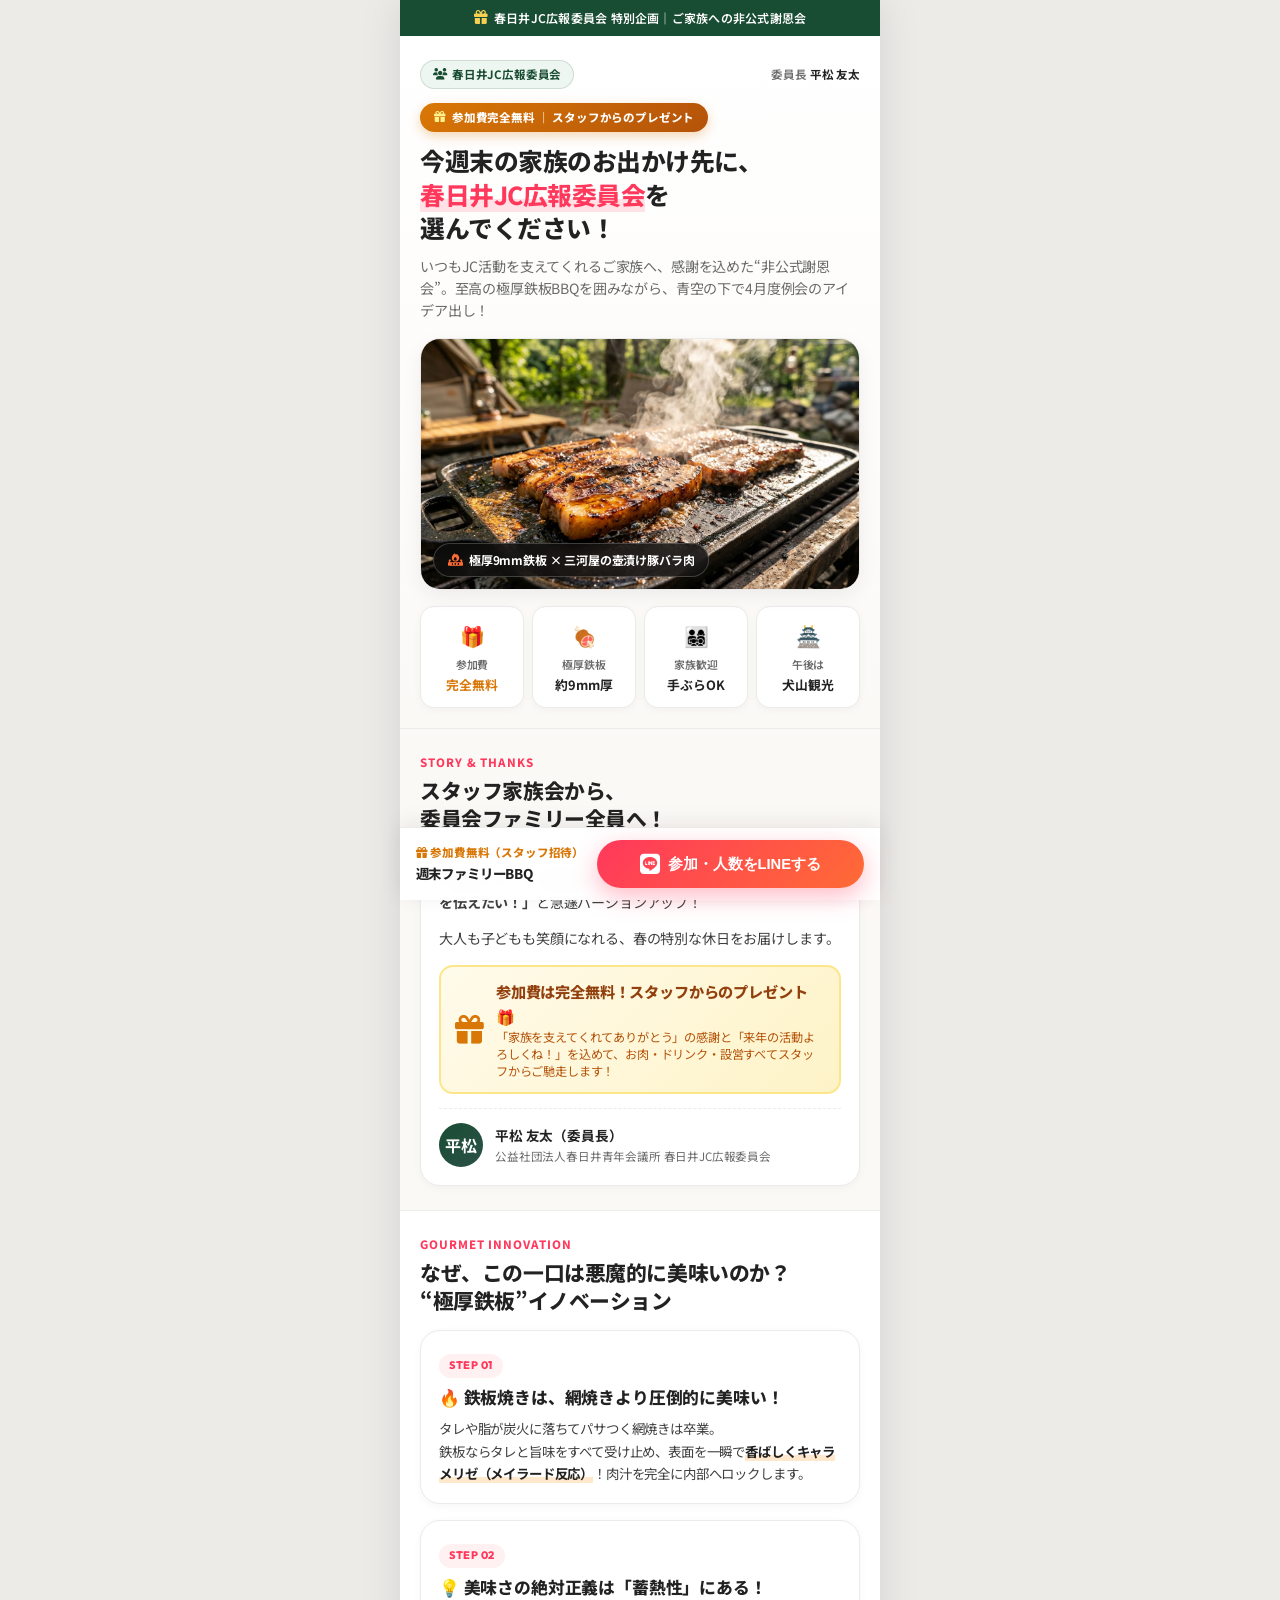
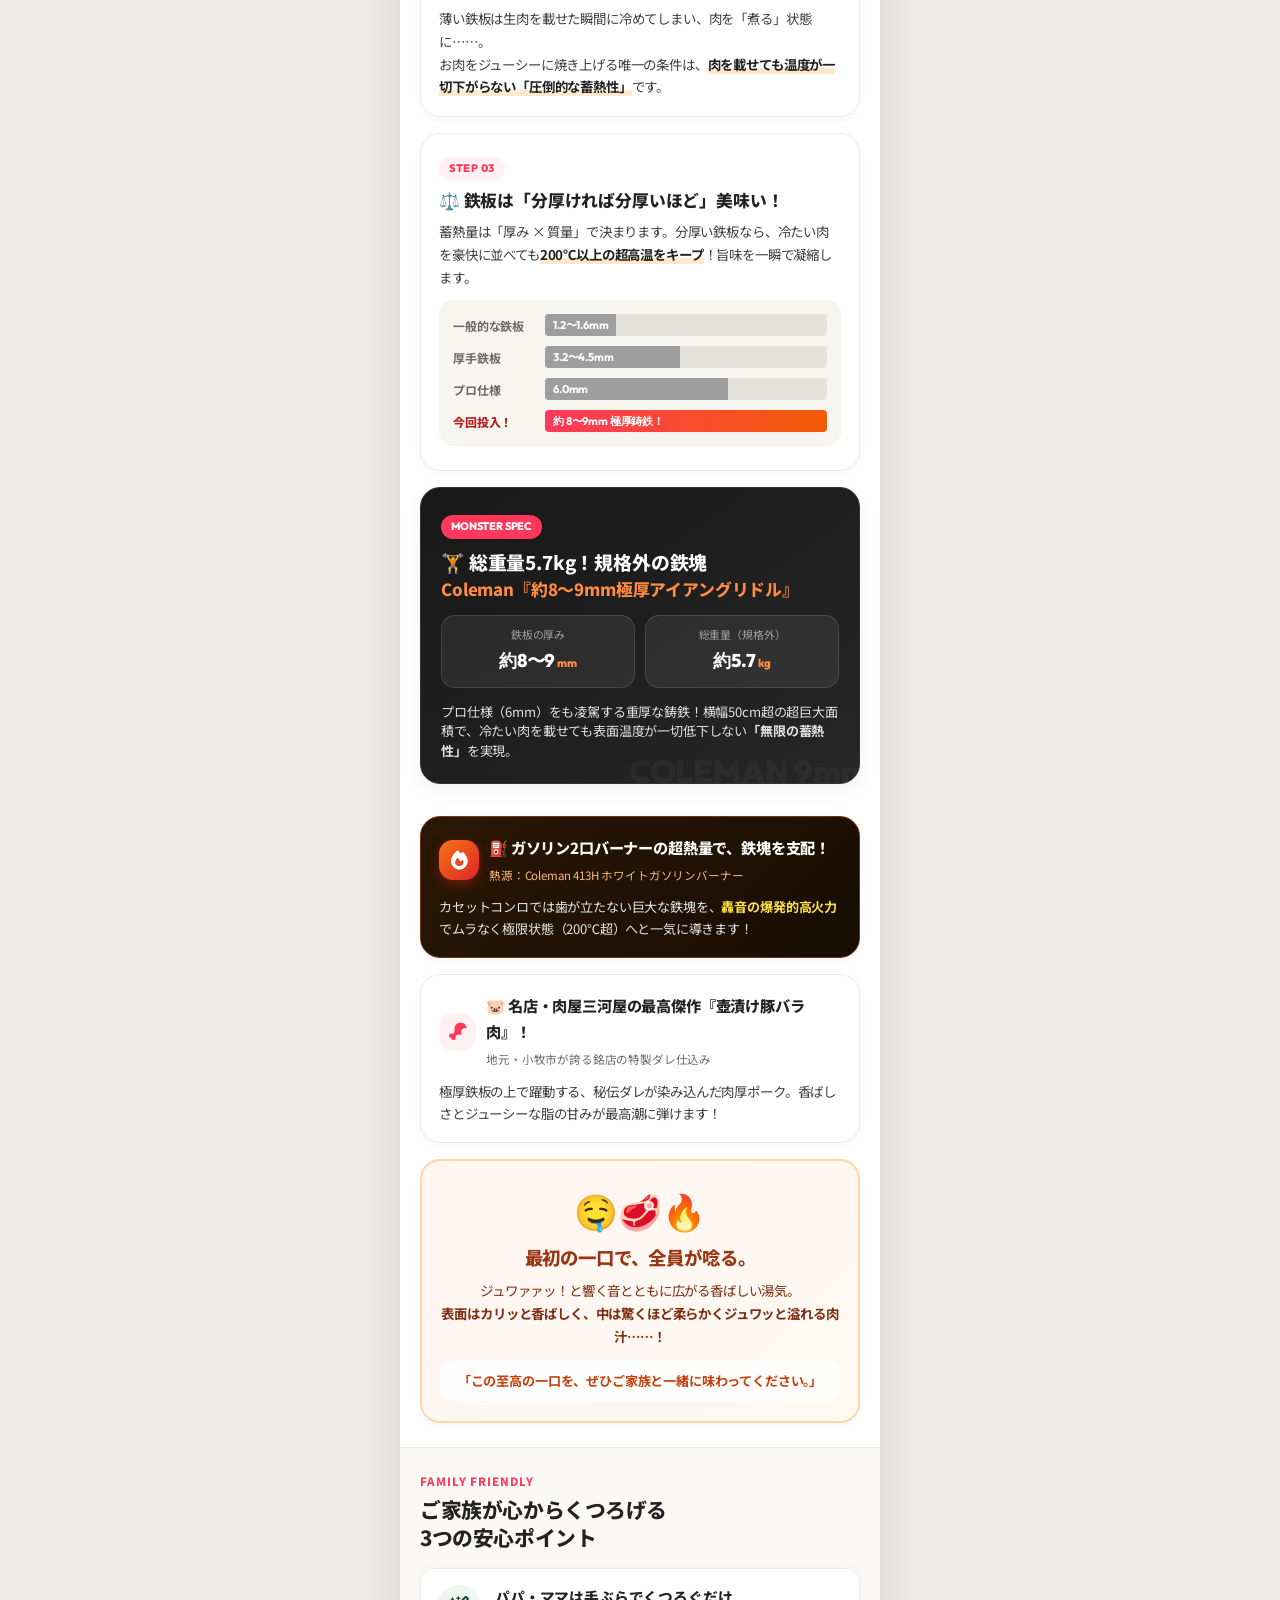
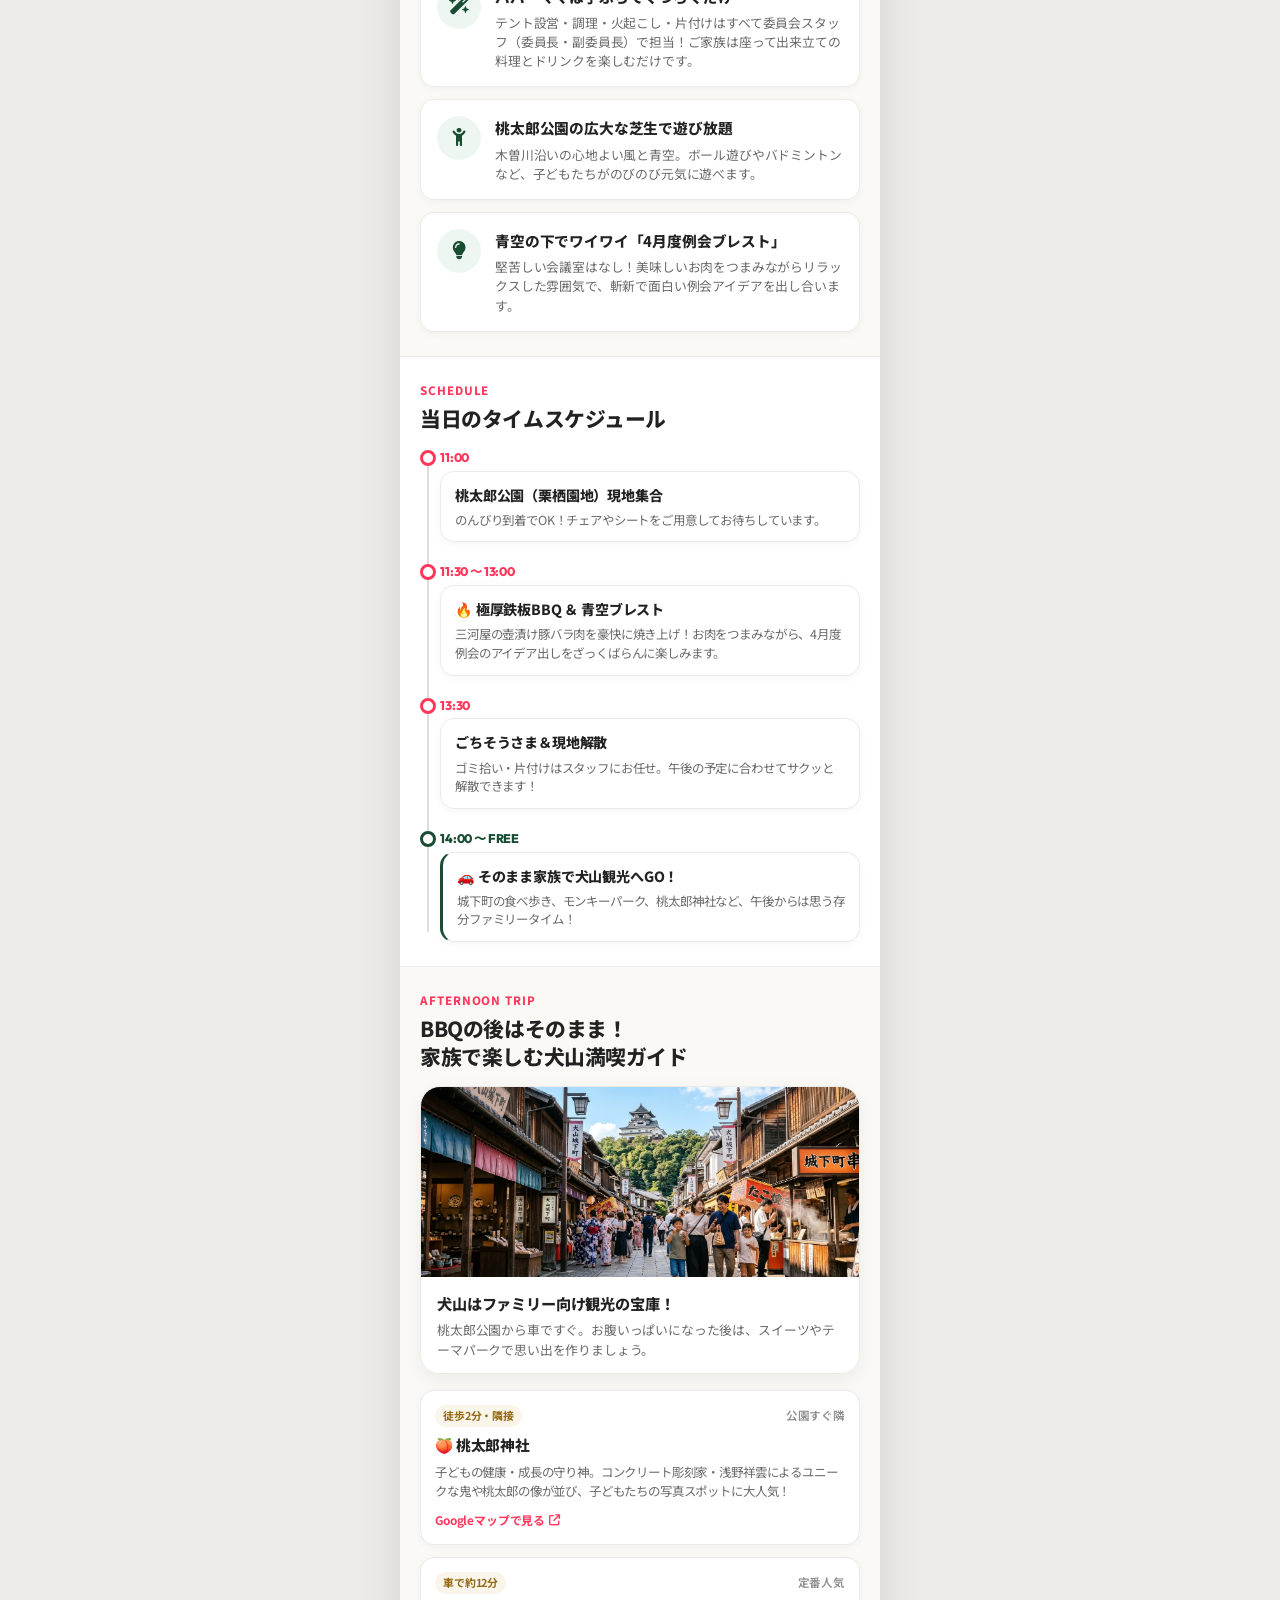
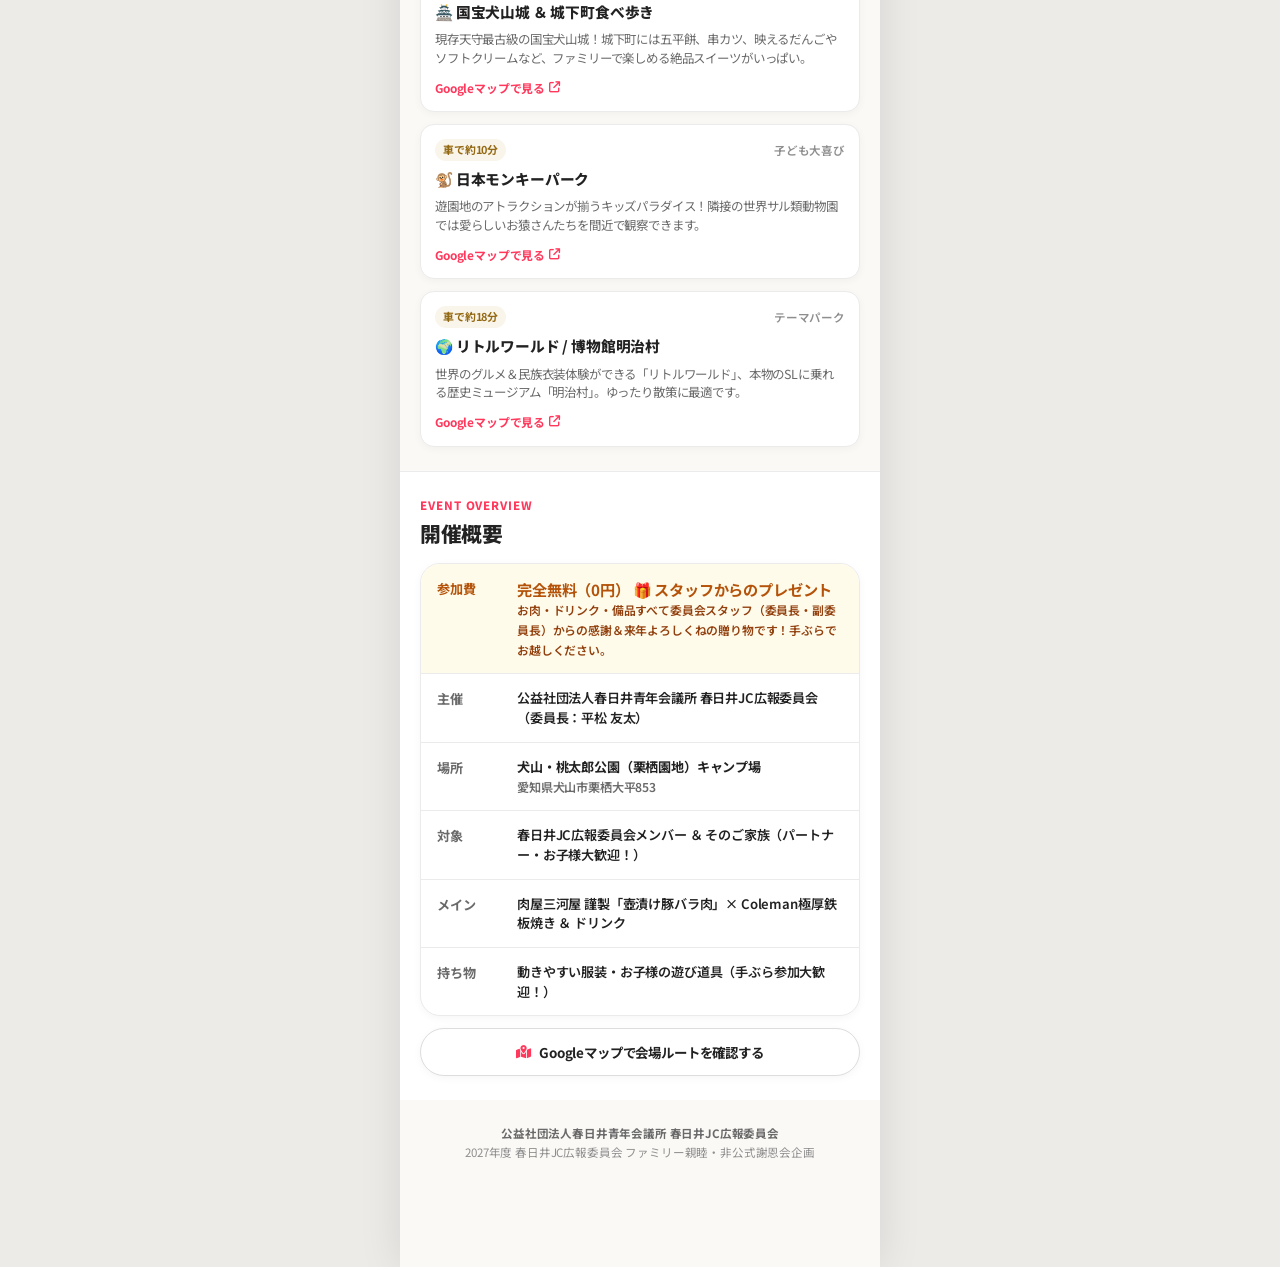
==== bbq.html @ b2ca0f35 "feat: 春日井JC広報委員会 ファミリーBBQ＆犬山観光LP(bbq.html)を追加" ====
<!DOCTYPE html>
<html lang="ja">
<head>
    <meta charset="UTF-8">
    <meta name="viewport" content="width=device-width, initial-scale=1.0, maximum-scale=1.0, user-scalable=no">
    <title>【春日井JC広報委員会】週末ファミリーBBQ＆犬山観光へご招待！</title>
    <!-- OGP (LINE / SNS共有用) -->
    <meta property="og:title" content="週末の家族のお出かけ先に、春日井JC広報委員会を選んでください！">
    <meta property="og:description" content="極厚鉄板BBQ×名店三河屋の豚バラ肉を堪能！家族に感謝を伝える非公式謝恩会＆4月度例会ブレスト。午後はそのまま家族で犬山観光へ！">
    <meta property="og:image" content="images/bbq_hero.jpg">
    <meta property="og:type" content="article">
    
    <!-- Google Fonts: Noto Sans JP -->
    <link rel="preconnect" href="https://fonts.googleapis.com">
    <link rel="preconnect" href="https://fonts.gstatic.com" crossorigin>
    <link href="https://fonts.googleapis.com/css2?family=Noto+Sans+JP:wght@400;500;600;700;800&family=Outfit:wght@600;700;800&display=swap" rel="stylesheet">
    <!-- FontAwesome 6 -->
    <link rel="stylesheet" href="https://cdnjs.cloudflare.com/ajax/libs/font-awesome/6.5.1/css/all.min.css">
    
    <style>
        /* ==========================================================
           Airbnb & Outdoor Warm Design System
           Inspired by Awesome_design (airbnb / starbucks)
           ========================================================== */
        :root {
            /* Airbnb Style Tokens */
            --primary: #ff385c;
            --primary-dark: #e00b41;
            --primary-light: #fff0f2;
            
            /* Sizzle / Fire / Meat Accent */
            --sizzle-orange: #f25c05;
            --sizzle-gradient: linear-gradient(135deg, #ff385c 0%, #ff6b35 100%);
            
            /* Outdoor Nature Forest Green (Starbucks / Nature inspiration) */
            --forest-green: #194d33;
            --forest-light: #eef6f1;
            --forest-subtle: #2b5148;
            
            /* Neutral Palette */
            --ink: #222222;
            --body: #3f3f3f;
            --muted: #6a6a6a;
            --muted-soft: #8e8e8e;
            --hairline: #ebebeb;
            --hairline-strong: #dddddd;
            
            /* Surfaces & Canvases */
            --canvas: #fbf9f6; /* Warm cream page canvas */
            --surface-card: #ffffff;
            --surface-soft: #f7f5f0;
            --gold-accent: #cba258;
            --gold-light: #faf5ea;
            
            /* Radii (Airbnb soft rounding) */
            --radius-sm: 8px;
            --radius-md: 14px;
            --radius-lg: 20px;
            --radius-xl: 28px;
            --radius-pill: 9999px;
            
            /* Shadows (Layered subtle elevation) */
            --shadow-subtle: 0 2px 8px rgba(0, 0, 0, 0.04);
            --shadow-card: 0 6px 20px rgba(0, 0, 0, 0.06);
            --shadow-float: 0 12px 32px rgba(0, 0, 0, 0.12);
            --shadow-primary: 0 8px 24px rgba(255, 56, 92, 0.35);
        }

        * {
            margin: 0;
            padding: 0;
            box-sizing: border-box;
            -webkit-tap-highlight-color: transparent;
        }

        body {
            font-family: 'Noto Sans JP', -apple-system, BlinkMacSystemFont, "Segoe UI", Roboto, sans-serif;
            background-color: #edebe8; /* Outer frame for PC viewport */
            color: var(--body);
            line-height: 1.65;
            letter-spacing: -0.01em;
            display: flex;
            justify-content: center;
        }

        /* Mobile Container (Strict Mobile-First 480px Max) */
        .mobile-viewport {
            width: 100%;
            max-width: 480px;
            min-height: 100vh;
            background-color: var(--canvas);
            box-shadow: 0 0 40px rgba(0, 0, 0, 0.1);
            position: relative;
            padding-bottom: 96px; /* Space for fixed bottom CTA */
            overflow-x: hidden;
        }

        /* Top Notification Bar */
        .top-banner {
            background-color: var(--forest-green);
            color: #ffffff;
            font-size: 0.75rem;
            font-weight: 600;
            padding: 8px 16px;
            text-align: center;
            display: flex;
            align-items: center;
            justify-content: center;
            gap: 6px;
            letter-spacing: 0.02em;
        }

        .top-banner i {
            color: #f7d154;
            font-size: 0.85rem;
        }

        /* Hero Header Section */
        .hero-section {
            position: relative;
            padding: 24px 20px 20px 20px;
            background: linear-gradient(180deg, #ffffff 0%, var(--canvas) 100%);
        }

        .jc-badge-row {
            display: flex;
            align-items: center;
            justify-content: space-between;
            margin-bottom: 12px;
        }

        .jc-pill-tag {
            display: inline-flex;
            align-items: center;
            gap: 5px;
            padding: 4px 12px;
            background-color: var(--forest-light);
            color: var(--forest-green);
            font-size: 0.72rem;
            font-weight: 700;
            border-radius: var(--radius-pill);
            border: 1px solid rgba(25, 77, 51, 0.15);
        }

        .leader-tag {
            font-size: 0.72rem;
            font-weight: 600;
            color: var(--muted);
        }

        .leader-tag strong {
            color: var(--ink);
            font-weight: 700;
        }

        .hero-title {
            font-size: 1.55rem;
            font-weight: 800;
            color: var(--ink);
            line-height: 1.35;
            margin-bottom: 12px;
            letter-spacing: -0.02em;
        }

        .hero-title .highlight-red {
            color: var(--primary);
            display: inline;
            background: linear-gradient(transparent 65%, #ffe1e6 65%);
        }

        .hero-subtitle {
            font-size: 0.88rem;
            color: var(--muted);
            margin-bottom: 16px;
            line-height: 1.55;
        }

        /* Hero Image Card (Airbnb rounded photo card) */
        .hero-image-card {
            position: relative;
            border-radius: var(--radius-lg);
            overflow: hidden;
            box-shadow: var(--shadow-card);
            border: 1px solid var(--hairline);
            margin-bottom: 16px;
        }

        .hero-image-card img {
            width: 100%;
            height: 250px;
            object-fit: cover;
            display: block;
            transition: transform 0.4s ease;
        }

        .image-floating-badge {
            position: absolute;
            bottom: 12px;
            left: 12px;
            background: rgba(15, 15, 15, 0.78);
            backdrop-filter: blur(8px);
            color: #ffffff;
            font-size: 0.75rem;
            font-weight: 700;
            padding: 6px 14px;
            border-radius: var(--radius-pill);
            display: flex;
            align-items: center;
            gap: 6px;
            border: 1px solid rgba(255, 255, 255, 0.2);
        }

        .image-floating-badge i {
            color: #ff6b35;
        }

        /* Quick Stat Highlights */
        .quick-highlights-grid {
            display: grid;
            grid-template-columns: repeat(3, 1fr);
            gap: 8px;
            margin-top: 14px;
        }

        .highlight-item {
            background-color: var(--surface-card);
            border: 1px solid var(--hairline);
            border-radius: var(--radius-md);
            padding: 12px 8px;
            text-align: center;
            box-shadow: var(--shadow-subtle);
        }

        .highlight-item .item-icon {
            font-size: 1.25rem;
            margin-bottom: 4px;
            display: block;
        }

        .highlight-item .item-label {
            font-size: 0.68rem;
            color: var(--muted);
            font-weight: 600;
            display: block;
        }

        .highlight-item .item-value {
            font-size: 0.8rem;
            font-weight: 700;
            color: var(--ink);
            display: block;
        }

        /* Content Sections Base */
        .content-section {
            padding: 24px 20px;
            border-top: 1px solid var(--hairline);
        }

        .section-header {
            margin-bottom: 16px;
        }

        .section-tag {
            font-size: 0.72rem;
            font-weight: 800;
            text-transform: uppercase;
            letter-spacing: 0.08em;
            color: var(--primary);
            margin-bottom: 4px;
            display: block;
        }

        .section-title {
            font-size: 1.3rem;
            font-weight: 800;
            color: var(--ink);
            line-height: 1.35;
            letter-spacing: -0.02em;
        }

        /* Story Card (Background / Intent) */
        .story-bubble {
            background-color: #ffffff;
            border-radius: var(--radius-lg);
            border: 1px solid var(--hairline);
            padding: 18px;
            box-shadow: var(--shadow-subtle);
            position: relative;
        }

        .story-bubble::before {
            content: "“";
            position: absolute;
            top: 4px;
            right: 16px;
            font-size: 3.5rem;
            color: #f0ede8;
            font-family: serif;
            line-height: 1;
            pointer-events: none;
        }

        .story-p {
            font-size: 0.88rem;
            color: var(--body);
            line-height: 1.7;
            margin-bottom: 12px;
        }

        .story-p:last-child {
            margin-bottom: 0;
        }

        .story-author-box {
            display: flex;
            align-items: center;
            gap: 12px;
            margin-top: 14px;
            padding-top: 14px;
            border-top: 1px dashed var(--hairline);
        }

        .author-avatar {
            width: 44px;
            height: 44px;
            border-radius: 50%;
            background: linear-gradient(135deg, #194d33, #2b5148);
            color: #ffffff;
            display: flex;
            align-items: center;
            justify-content: center;
            font-weight: 700;
            font-size: 1rem;
            flex-shrink: 0;
        }

        .author-meta .name {
            font-size: 0.85rem;
            font-weight: 700;
            color: var(--ink);
        }

        .author-meta .role {
            font-size: 0.72rem;
            color: var(--muted);
        }

        /* Gourmet Specs Showcase (The Steak / Griddle details) */
        .spec-hero-card {
            background: linear-gradient(145deg, #1c1c1c 0%, #2b2b2b 100%);
            color: #ffffff;
            border-radius: var(--radius-lg);
            padding: 20px;
            margin-bottom: 16px;
            box-shadow: var(--shadow-card);
            position: relative;
            overflow: hidden;
        }

        .spec-hero-card::after {
            content: "CAST IRON";
            position: absolute;
            right: -10px;
            bottom: -15px;
            font-size: 3rem;
            font-weight: 900;
            font-family: 'Outfit', sans-serif;
            color: rgba(255, 255, 255, 0.03);
            pointer-events: none;
        }

        /* Free Present Badge & Tokens */
        .free-gift-badge {
            display: inline-flex;
            align-items: center;
            gap: 6px;
            background: linear-gradient(135deg, #d97706 0%, #b45309 100%);
            color: #ffffff;
            font-size: 0.72rem;
            font-weight: 800;
            padding: 5px 14px;
            border-radius: var(--radius-pill);
            box-shadow: 0 4px 12px rgba(217, 119, 6, 0.3);
            margin-bottom: 12px;
        }

        .free-gift-badge i {
            color: #fef08a;
        }

        .price-free-box {
            background: linear-gradient(135deg, #fffbeb 0%, #fef3c7 100%);
            border: 2px solid #fde68a;
            border-radius: var(--radius-md);
            padding: 12px 14px;
            margin-top: 14px;
            display: flex;
            align-items: center;
            gap: 12px;
        }

        .price-free-box .icon-gift {
            font-size: 1.8rem;
            color: #d97706;
            flex-shrink: 0;
        }

        .price-free-box .text-wrap strong {
            display: block;
            font-size: 0.95rem;
            font-weight: 800;
            color: #92400e;
        }

        .price-free-box .text-wrap span {
            font-size: 0.76rem;
            color: #b45309;
            line-height: 1.4;
            display: block;
        }

        /* Gourmet Step Cards & Question-Answer flow */
        .gourmet-flow-wrap {
            display: flex;
            flex-direction: column;
            gap: 16px;
        }

        .gourmet-step-card {
            background-color: #ffffff;
            border: 1px solid var(--hairline);
            border-radius: var(--radius-lg);
            padding: 18px;
            box-shadow: var(--shadow-subtle);
            position: relative;
        }

        .gourmet-step-tag {
            display: inline-flex;
            align-items: center;
            gap: 6px;
            font-size: 0.68rem;
            font-weight: 800;
            color: var(--primary);
            background-color: var(--primary-light);
            padding: 3px 10px;
            border-radius: var(--radius-pill);
            margin-bottom: 8px;
            font-family: 'Outfit', sans-serif;
            letter-spacing: 0.05em;
        }

        .gourmet-step-title {
            font-size: 1.05rem;
            font-weight: 800;
            color: var(--ink);
            line-height: 1.35;
            margin-bottom: 8px;
            letter-spacing: -0.01em;
        }

        .gourmet-a-body {
            font-size: 0.84rem;
            color: var(--body);
            line-height: 1.7;
        }

        .gourmet-a-body strong {
            color: var(--ink);
            background: linear-gradient(transparent 70%, #ffe8cc 70%);
        }

        /* Thickness Comparison Infographic */
        .thickness-chart {
            background-color: #f7f5f0;
            border-radius: var(--radius-md);
            padding: 14px;
            margin: 12px 0 6px 0;
            display: flex;
            flex-direction: column;
            gap: 10px;
        }

        .thickness-row {
            display: flex;
            align-items: center;
            gap: 8px;
            font-size: 0.75rem;
        }

        .thickness-label {
            width: 84px;
            font-weight: 700;
            color: var(--muted);
            flex-shrink: 0;
        }

        .thickness-bar-wrap {
            flex-grow: 1;
            height: 22px;
            background-color: #e5e2dc;
            border-radius: 4px;
            overflow: hidden;
            display: flex;
            align-items: center;
            position: relative;
        }

        .thickness-bar-fill {
            height: 100%;
            background-color: #9e9e9e;
            display: flex;
            align-items: center;
            padding-left: 8px;
            color: #ffffff;
            font-size: 0.7rem;
            font-weight: 700;
            font-family: 'Outfit', sans-serif;
            white-space: nowrap;
        }

        .thickness-row.highlight .thickness-label {
            color: #b91c1c;
            font-weight: 800;
        }

        .thickness-row.highlight .thickness-bar-fill {
            background: linear-gradient(90deg, #ff385c 0%, #f25c05 100%);
            box-shadow: 0 2px 8px rgba(242, 92, 5, 0.4);
        }

        /* Spec Hero Dark Card */
        .spec-hero-card {
            background: linear-gradient(145deg, #181818 0%, #262626 100%);
            color: #ffffff;
            border-radius: var(--radius-lg);
            padding: 22px 20px;
            box-shadow: var(--shadow-card);
            position: relative;
            overflow: hidden;
            border: 1px solid #333333;
        }

        .spec-hero-card::after {
            content: "COLEMAN 9mm";
            position: absolute;
            right: -10px;
            bottom: -15px;
            font-size: 2rem;
            font-weight: 900;
            font-family: 'Outfit', sans-serif;
            color: rgba(255, 255, 255, 0.04);
            pointer-events: none;
        }

        .spec-badge {
            display: inline-block;
            background: #ff385c;
            color: #ffffff;
            font-size: 0.68rem;
            font-weight: 800;
            padding: 3px 10px;
            border-radius: var(--radius-pill);
            margin-bottom: 10px;
            font-family: 'Outfit', sans-serif;
        }

        .spec-main-title {
            font-size: 1.18rem;
            font-weight: 800;
            line-height: 1.4;
            margin-bottom: 14px;
            color: #ffffff;
        }

        .spec-main-title span {
            color: #ff8c42;
            display: block;
            font-size: 1.05rem;
            margin-top: 2px;
        }

        .spec-grid-stats {
            display: grid;
            grid-template-columns: 1fr 1fr;
            gap: 10px;
            margin-bottom: 14px;
        }

        .spec-stat-box {
            background: rgba(255, 255, 255, 0.07);
            border: 1px solid rgba(255, 255, 255, 0.12);
            border-radius: var(--radius-md);
            padding: 10px;
            text-align: center;
        }

        .spec-stat-box .stat-label {
            font-size: 0.68rem;
            color: #a0a0a0;
            display: block;
            margin-bottom: 2px;
        }

        .spec-stat-box .stat-num {
            font-size: 1.15rem;
            font-weight: 800;
            color: #ffffff;
            font-family: 'Outfit', sans-serif;
        }

        .spec-stat-box .stat-unit {
            font-size: 0.72rem;
            color: #ff8c42;
            margin-left: 2px;
        }

        /* Burner 2-Flame Card */
        .burner-card {
            background: linear-gradient(135deg, #2b1704 0%, #170d02 100%);
            border: 1px solid #78350f;
            border-radius: var(--radius-lg);
            padding: 18px;
            color: #ffffff;
            box-shadow: var(--shadow-subtle);
        }

        .burner-header {
            display: flex;
            align-items: center;
            gap: 10px;
            margin-bottom: 10px;
        }

        .burner-icon {
            width: 40px;
            height: 40px;
            background: linear-gradient(135deg, #f97316, #dc2626);
            border-radius: var(--radius-md);
            display: flex;
            align-items: center;
            justify-content: center;
            font-size: 1.2rem;
            color: #ffffff;
            flex-shrink: 0;
            box-shadow: 0 4px 12px rgba(220, 38, 38, 0.4);
        }

        .burner-title h4 {
            font-size: 0.95rem;
            font-weight: 800;
            color: #ffffff;
        }

        .burner-title span {
            font-size: 0.72rem;
            color: #fdba74;
        }

        .burner-body {
            font-size: 0.82rem;
            line-height: 1.65;
            color: #e5e5e5;
        }

        .burner-body strong {
            color: #fde047;
        }

        /* Sizzle Bite Craving Card */
        .sizzle-bite-card {
            background: linear-gradient(135deg, #fff5f2 0%, #fff9f0 100%);
            border: 2px solid #fed7aa;
            border-radius: var(--radius-lg);
            padding: 20px 18px;
            text-align: center;
            position: relative;
            box-shadow: var(--shadow-subtle);
        }

        .sizzle-bite-card .mouth-icon {
            font-size: 2.2rem;
            display: block;
            margin-bottom: 6px;
        }

        .sizzle-bite-card h3 {
            font-size: 1.15rem;
            font-weight: 800;
            color: #9a3412;
            margin-bottom: 8px;
            line-height: 1.4;
        }

        .sizzle-bite-card p {
            font-size: 0.84rem;
            color: #7c2d12;
            line-height: 1.7;
        }

        .sizzle-bite-card .bite-quote {
            margin-top: 12px;
            padding: 10px;
            background: rgba(255, 255, 255, 0.9);
            border-radius: var(--radius-md);
            font-size: 0.82rem;
            font-weight: 700;
            color: #c2410c;
        }

        /* Meat Highlight Card */
        .meat-feature-card {
            background-color: var(--surface-card);
            border: 1px solid var(--hairline);
            border-radius: var(--radius-lg);
            padding: 18px;
            box-shadow: var(--shadow-subtle);
        }

        .meat-header {
            display: flex;
            align-items: center;
            gap: 10px;
            margin-bottom: 10px;
        }

        .meat-icon-box {
            width: 38px;
            height: 38px;
            border-radius: var(--radius-md);
            background-color: #fff0f2;
            color: var(--primary);
            display: flex;
            align-items: center;
            justify-content: center;
            font-size: 1.1rem;
        }

        .meat-title-area h4 {
            font-size: 0.95rem;
            font-weight: 800;
            color: var(--ink);
        }

        .meat-title-area span {
            font-size: 0.72rem;
            color: var(--muted);
        }

        .meat-description {
            font-size: 0.84rem;
            color: var(--body);
            line-height: 1.65;
        }

        /* 3 Family Benefits (Airbnb style soft cards) */
        .family-perks-grid {
            display: flex;
            flex-direction: column;
            gap: 12px;
        }

        .perk-card {
            background-color: var(--surface-card);
            border: 1px solid var(--hairline);
            border-radius: var(--radius-md);
            padding: 16px;
            display: flex;
            align-items: flex-start;
            gap: 14px;
            box-shadow: var(--shadow-subtle);
        }

        .perk-icon-wrap {
            width: 44px;
            height: 44px;
            border-radius: var(--radius-pill);
            background-color: var(--forest-light);
            color: var(--forest-green);
            display: flex;
            align-items: center;
            justify-content: center;
            font-size: 1.15rem;
            flex-shrink: 0;
        }

        .perk-content h4 {
            font-size: 0.92rem;
            font-weight: 800;
            color: var(--ink);
            margin-bottom: 4px;
        }

        .perk-content p {
            font-size: 0.8rem;
            color: var(--muted);
            line-height: 1.5;
        }

        /* Timeline Section */
        .timeline-container {
            position: relative;
            padding-left: 20px;
            margin-top: 16px;
        }

        .timeline-container::before {
            content: '';
            position: absolute;
            left: 7px;
            top: 10px;
            bottom: 10px;
            width: 2px;
            background-color: var(--hairline-strong);
        }

        .timeline-step {
            position: relative;
            margin-bottom: 20px;
        }

        .timeline-step:last-child {
            margin-bottom: 0;
        }

        .timeline-dot {
            position: absolute;
            left: -20px;
            top: 2px;
            width: 16px;
            height: 16px;
            border-radius: 50%;
            background-color: #ffffff;
            border: 3px solid var(--primary);
            box-sizing: border-box;
        }

        .timeline-step.green .timeline-dot {
            border-color: var(--forest-green);
        }

        .timeline-time {
            font-size: 0.78rem;
            font-weight: 800;
            color: var(--primary);
            font-family: 'Outfit', sans-serif;
            display: block;
            margin-bottom: 2px;
        }

        .timeline-step.green .timeline-time {
            color: var(--forest-green);
        }

        .timeline-card {
            background-color: #ffffff;
            border: 1px solid var(--hairline);
            border-radius: var(--radius-md);
            padding: 12px 14px;
            box-shadow: var(--shadow-subtle);
        }

        .timeline-card h4 {
            font-size: 0.88rem;
            font-weight: 800;
            color: var(--ink);
            margin-bottom: 4px;
        }

        .timeline-card p {
            font-size: 0.78rem;
            color: var(--muted);
            line-height: 1.5;
        }

        /* Inuyama Tourism Guide */
        .tourism-lead-card {
            border-radius: var(--radius-lg);
            overflow: hidden;
            border: 1px solid var(--hairline);
            box-shadow: var(--shadow-card);
            margin-bottom: 16px;
            position: relative;
        }

        .tourism-lead-card img {
            width: 100%;
            height: 190px;
            object-fit: cover;
            display: block;
        }

        .tourism-lead-card .lead-caption {
            background-color: #ffffff;
            padding: 14px 16px;
        }

        .tourism-lead-card .lead-caption h4 {
            font-size: 0.95rem;
            font-weight: 800;
            color: var(--ink);
            margin-bottom: 4px;
        }

        .tourism-lead-card .lead-caption p {
            font-size: 0.8rem;
            color: var(--muted);
            line-height: 1.5;
        }

        /* Tourism Spots List */
        .spots-grid {
            display: flex;
            flex-direction: column;
            gap: 12px;
        }

        .spot-card {
            background-color: #ffffff;
            border: 1px solid var(--hairline);
            border-radius: var(--radius-md);
            padding: 14px;
            box-shadow: var(--shadow-subtle);
            display: flex;
            flex-direction: column;
            gap: 6px;
            position: relative;
        }

        .spot-top {
            display: flex;
            align-items: center;
            justify-content: space-between;
        }

        .spot-tag {
            font-size: 0.68rem;
            font-weight: 700;
            padding: 2px 8px;
            border-radius: var(--radius-pill);
            background-color: var(--gold-light);
            color: #946914;
        }

        .spot-distance {
            font-size: 0.72rem;
            color: var(--muted-soft);
            font-weight: 600;
        }

        .spot-name {
            font-size: 0.92rem;
            font-weight: 800;
            color: var(--ink);
        }

        .spot-desc {
            font-size: 0.78rem;
            color: var(--muted);
            line-height: 1.5;
        }

        .spot-link {
            align-self: flex-start;
            margin-top: 4px;
            display: inline-flex;
            align-items: center;
            gap: 4px;
            font-size: 0.74rem;
            font-weight: 700;
            color: var(--primary);
            text-decoration: none;
        }

        .spot-link i {
            font-size: 0.7rem;
        }

        /* Event Details Table / List */
        .details-box {
            background-color: #ffffff;
            border: 1px solid var(--hairline);
            border-radius: var(--radius-lg);
            overflow: hidden;
            box-shadow: var(--shadow-subtle);
        }

        .detail-row {
            display: flex;
            padding: 14px 16px;
            border-bottom: 1px solid var(--hairline);
            font-size: 0.82rem;
        }

        .detail-row:last-child {
            border-bottom: none;
        }

        .detail-label {
            width: 80px;
            font-weight: 700;
            color: var(--muted);
            flex-shrink: 0;
        }

        .detail-value {
            color: var(--ink);
            font-weight: 600;
            flex-grow: 1;
            line-height: 1.5;
        }

        /* Map Action Button */
        .map-btn {
            display: flex;
            align-items: center;
            justify-content: center;
            gap: 8px;
            background-color: #ffffff;
            border: 1px solid var(--hairline-strong);
            color: var(--ink);
            font-size: 0.84rem;
            font-weight: 700;
            padding: 12px;
            border-radius: var(--radius-pill);
            text-decoration: none;
            margin-top: 12px;
            box-shadow: var(--shadow-subtle);
            transition: all 0.2s ease;
        }

        .map-btn:hover {
            background-color: var(--surface-soft);
        }

        /* Fixed Bottom Action Bar (Mobile Sticky Bar) */
        .bottom-action-bar {
            position: fixed;
            bottom: 0;
            left: 50%;
            transform: translateX(-50%);
            width: 100%;
            max-width: 480px;
            background-color: rgba(255, 255, 255, 0.95);
            backdrop-filter: blur(16px);
            -webkit-backdrop-filter: blur(16px);
            border-top: 1px solid var(--hairline);
            padding: 12px 16px calc(12px + env(safe-area-inset-bottom, 0px)) 16px;
            display: flex;
            align-items: center;
            gap: 12px;
            box-shadow: 0 -4px 20px rgba(0, 0, 0, 0.08);
            z-index: 1000;
        }

        .bottom-meta {
            display: flex;
            flex-direction: column;
            flex-shrink: 0;
        }

        .bottom-meta .date-text {
            font-size: 0.72rem;
            color: var(--muted);
            font-weight: 600;
        }

        .bottom-meta .venue-text {
            font-size: 0.84rem;
            font-weight: 800;
            color: var(--ink);
        }

        .cta-button {
            flex-grow: 1;
            background: var(--sizzle-gradient);
            color: #ffffff;
            font-size: 0.92rem;
            font-weight: 700;
            height: 48px;
            border-radius: var(--radius-pill);
            display: flex;
            align-items: center;
            justify-content: center;
            gap: 8px;
            text-decoration: none;
            box-shadow: var(--shadow-primary);
            border: none;
            cursor: pointer;
            transition: transform 0.15s ease, box-shadow 0.15s ease;
        }

        .cta-button:active {
            transform: scale(0.97);
            box-shadow: 0 4px 12px rgba(255, 56, 92, 0.25);
        }

        /* Footer */
        .lp-footer {
            padding: 24px 20px 10px 20px;
            text-align: center;
            font-size: 0.72rem;
            color: var(--muted-soft);
            line-height: 1.6;
        }

        .lp-footer strong {
            color: var(--muted);
        }

        /* Modal Sheet (for RSVP confirmation / info) */
        .rsvp-modal {
            display: none;
            position: fixed;
            top: 0;
            left: 0;
            width: 100%;
            height: 100%;
            background-color: rgba(0, 0, 0, 0.5);
            backdrop-filter: blur(4px);
            z-index: 2000;
            align-items: flex-end;
            justify-content: center;
        }

        .rsvp-modal.active {
            display: flex;
        }

        .rsvp-sheet {
            width: 100%;
            max-width: 480px;
            background: #ffffff;
            border-radius: 24px 24px 0 0;
            padding: 24px 20px calc(24px + env(safe-area-inset-bottom, 0px)) 20px;
            box-shadow: var(--shadow-float);
            animation: slideUp 0.25s ease-out;
        }

        @keyframes slideUp {
            from { transform: translateY(100%); }
            to { transform: translateY(0); }
        }

        .sheet-handle {
            width: 40px;
            height: 4px;
            background: #dddddd;
            border-radius: 2px;
            margin: 0 auto 16px auto;
        }

        .sheet-title {
            font-size: 1.15rem;
            font-weight: 800;
            color: var(--ink);
            margin-bottom: 8px;
            text-align: center;
        }

        .sheet-p {
            font-size: 0.82rem;
            color: var(--muted);
            text-align: center;
            margin-bottom: 18px;
            line-height: 1.5;
        }

        .line-action-box {
            background-color: #f7f9f8;
            border: 1px solid var(--hairline);
            border-radius: var(--radius-md);
            padding: 14px;
            margin-bottom: 14px;
            font-size: 0.8rem;
            color: var(--body);
            line-height: 1.6;
        }

        .line-action-box strong {
            color: #06c755;
            display: block;
            margin-bottom: 4px;
        }

        .sheet-close-btn {
            width: 100%;
            padding: 12px;
            border: 1px solid var(--hairline-strong);
            background: #ffffff;
            border-radius: var(--radius-pill);
            font-size: 0.84rem;
            font-weight: 700;
            color: var(--muted);
            cursor: pointer;
        }
    </style>
</head>
<body>

    <!-- Strict Mobile Viewport -->
    <div class="mobile-viewport">

        <!-- Top Announcement Ribbon -->
        <div class="top-banner">
            <i class="fa-solid fa-gift"></i>
            <span>春日井JC広報委員会 特別企画｜ご家族への非公式謝恩会</span>
        </div>

        <!-- Hero Section -->
        <section class="hero-section">
            <div class="jc-badge-row">
                <span class="jc-pill-tag">
                    <i class="fa-solid fa-users"></i> 春日井JC広報委員会
                </span>
                <span class="leader-tag">
                    委員長 <strong>平松 友太</strong>
                </span>
            </div>

            <!-- Free Gift Special Badge -->
            <div class="free-gift-badge">
                <i class="fa-solid fa-gift"></i>
                <span>参加費完全無料 ｜ スタッフからのプレゼント</span>
            </div>

            <h1 class="hero-title">
                今週末の家族のお出かけ先に、<br>
                <span class="highlight-red">春日井JC広報委員会</span>を<br>選んでください！
            </h1>

            <p class="hero-subtitle">
                いつもJC活動を支えてくれるご家族へ、感謝を込めた“非公式謝恩会”。至高の極厚鉄板BBQを囲みながら、青空の下で4月度例会のアイデア出し！
            </p>

            <!-- Hero Image with floating pill badge -->
            <div class="hero-image-card">
                <img src="images/bbq_hero.jpg" alt="Coleman極厚鉄板で焼く壺漬け豚バラ肉" loading="eager">
                <div class="image-floating-badge">
                    <i class="fa-solid fa-fire-burner"></i>
                    <span>極厚9mm鉄板 × 三河屋の壺漬け豚バラ肉</span>
                </div>
            </div>

            <!-- Quick Stat Highlights -->
            <div class="quick-highlights-grid" style="grid-template-columns: repeat(4, 1fr);">
                <div class="highlight-item">
                    <span class="item-icon">🎁</span>
                    <span class="item-label">参加費</span>
                    <span class="item-value" style="color: #d97706;">完全無料</span>
                </div>
                <div class="highlight-item">
                    <span class="item-icon">🍖</span>
                    <span class="item-label">極厚鉄板</span>
                    <span class="item-value">約9mm厚</span>
                </div>
                <div class="highlight-item">
                    <span class="item-icon">👨‍👩‍👧‍👦</span>
                    <span class="item-label">家族歓迎</span>
                    <span class="item-value">手ぶらOK</span>
                </div>
                <div class="highlight-item">
                    <span class="item-icon">🏯</span>
                    <span class="item-label">午後は</span>
                    <span class="item-value">犬山観光</span>
                </div>
            </div>
        </section>

        <!-- Story / Origin Section -->
        <section class="content-section">
            <div class="section-header">
                <span class="section-tag">STORY &amp; THANKS</span>
                <h2 class="section-title">スタッフ家族会から、<br>委員会ファミリー全員へ！</h2>
            </div>

            <div class="story-bubble">
                <p class="story-p">
                    普段遅くまでJC活動を支えてくれているご家族へ、<strong>「今すぐ感謝を伝えたい！」</strong>と急遽バージョンアップ！
                </p>
                <p class="story-p">
                    大人も子どもも笑顔になれる、春の特別な休日をお届けします。
                </p>
                
                <!-- Free Gift Message Box -->
                <div class="price-free-box">
                    <i class="fa-solid fa-gift icon-gift"></i>
                    <div class="text-wrap">
                        <strong>参加費は完全無料！スタッフからのプレゼント🎁</strong>
                        <span>「家族を支えてくれてありがとう」の感謝と「来年の活動よろしくね！」を込めて、お肉・ドリンク・設営すべてスタッフからご馳走します！</span>
                    </div>
                </div>

                <div class="story-author-box">
                    <div class="author-avatar">平松</div>
                    <div class="author-meta">
                        <div class="name">平松 友太（委員長）</div>
                        <div class="role">公益社団法人春日井青年会議所 春日井JC広報委員会</div>
                    </div>
                </div>
            </div>
        </section>

        <!-- Gourmet Spec Showcase (The Sizzle) -->
        <section class="content-section" style="background-color: #ffffff;">
            <div class="section-header">
                <span class="section-tag">GOURMET INNOVATION</span>
                <h2 class="section-title">なぜ、この一口は悪魔的に美味いのか？<br>“極厚鉄板”イノベーション</h2>
            </div>

            <div class="gourmet-flow-wrap">

                <!-- Step 1 -->
                <div class="gourmet-step-card">
                    <span class="gourmet-step-tag">STEP 01</span>
                    <h3 class="gourmet-step-title">🔥 鉄板焼きは、網焼きより圧倒的に美味い！</h3>
                    <p class="gourmet-a-body">
                        タレや脂が炭火に落ちてパサつく網焼きは卒業。<br>
                        鉄板ならタレと旨味をすべて受け止め、表面を一瞬で<strong>香ばしくキャラメリゼ（メイラード反応）</strong>！肉汁を完全に内部へロックします。
                    </p>
                </div>

                <!-- Step 2 -->
                <div class="gourmet-step-card">
                    <span class="gourmet-step-tag">STEP 02</span>
                    <h3 class="gourmet-step-title">💡 美味さの絶対正義は「蓄熱性」にある！</h3>
                    <p class="gourmet-a-body">
                        薄い鉄板は生肉を載せた瞬間に冷めてしまい、肉を「煮る」状態に……。<br>
                        お肉をジューシーに焼き上げる唯一の条件は、<strong>肉を載せても温度が一切下がらない「圧倒的な蓄熱性」</strong>です。
                    </p>
                </div>

                <!-- Step 3 -->
                <div class="gourmet-step-card">
                    <span class="gourmet-step-tag">STEP 03</span>
                    <h3 class="gourmet-step-title">⚖️ 鉄板は「分厚ければ分厚いほど」美味い！</h3>
                    <p class="gourmet-a-body">
                        蓄熱量は「厚み × 質量」で決まります。分厚い鉄板なら、冷たい肉を豪快に並べても<strong>200℃以上の超高温をキープ</strong>！旨味を一瞬で凝縮します。
                    </p>

                    <!-- Thickness Comparison Infographic -->
                    <div class="thickness-chart">
                        <div class="thickness-row">
                            <span class="thickness-label">一般的な鉄板</span>
                            <div class="thickness-bar-wrap">
                                <div class="thickness-bar-fill" style="width: 25%;">1.2〜1.6mm</div>
                            </div>
                        </div>
                        <div class="thickness-row">
                            <span class="thickness-label">厚手鉄板</span>
                            <div class="thickness-bar-wrap">
                                <div class="thickness-bar-fill" style="width: 48%;">3.2〜4.5mm</div>
                            </div>
                        </div>
                        <div class="thickness-row">
                            <span class="thickness-label">プロ仕様</span>
                            <div class="thickness-bar-wrap">
                                <div class="thickness-bar-fill" style="width: 65%;">6.0mm</div>
                            </div>
                        </div>
                        <div class="thickness-row highlight">
                            <span class="thickness-label">今回投入！</span>
                            <div class="thickness-bar-wrap">
                                <div class="thickness-bar-fill" style="width: 100%;">約 8〜9mm 極厚鋳鉄！</div>
                            </div>
                        </div>
                    </div>
                </div>

                <!-- Step 4 -->
                <div class="spec-hero-card">
                    <span class="spec-badge">MONSTER SPEC</span>
                    <h3 class="spec-main-title">
                        🏋️ 総重量5.7kg！規格外の鉄塊<br>
                        <span>Coleman『約8〜9mm極厚アイアングリドル』</span>
                    </h3>

                    <div class="spec-grid-stats">
                        <div class="spec-stat-box">
                            <span class="stat-label">鉄板の厚み</span>
                            <span class="stat-num">約8〜9<span class="stat-unit">mm</span></span>
                        </div>
                        <div class="spec-stat-box">
                            <span class="stat-label">総重量（規格外）</span>
                            <span class="stat-num">約5.7<span class="stat-unit">kg</span></span>
                        </div>
                    </div>

                    <p style="font-size: 0.82rem; line-height: 1.5; color: #e0e0e0;">
                        プロ仕様（6mm）をも凌駕する重厚な鋳鉄！横幅50cm超の超巨大面積で、冷たい肉を載せても表面温度が一切低下しない<strong>「無限の蓄熱性」</strong>を実現。
                    </p>
                </div>

                <!-- Step 5 -->
                <div class="burner-card">
                    <div class="burner-header">
                        <div class="burner-icon">
                            <i class="fa-solid fa-fire"></i>
                        </div>
                        <div class="burner-title">
                            <h4>⛽ ガソリン2口バーナーの超熱量で、鉄塊を支配！</h4>
                            <span>熱源：Coleman 413H ホワイトガソリンバーナー</span>
                        </div>
                    </div>
                    <p class="burner-body">
                        カセットコンロでは歯が立たない巨大な鉄塊を、<strong>轟音の爆発的高火力</strong>でムラなく極限状態（200℃超）へと一気に導きます！
                    </p>
                </div>

                <!-- Step 6 -->
                <div class="meat-feature-card">
                    <div class="meat-header">
                        <div class="meat-icon-box">
                            <i class="fa-solid fa-drumstick-bite"></i>
                        </div>
                        <div class="meat-title-area">
                            <h4>🐷 名店・肉屋三河屋の最高傑作『壺漬け豚バラ肉』！</h4>
                            <span>地元・小牧市が誇る銘店の特製ダレ仕込み</span>
                        </div>
                    </div>
                    <p class="meat-description">
                        極厚鉄板の上で躍動する、秘伝ダレが染み込んだ肉厚ポーク。香ばしさとジューシーな脂の甘みが最高潮に弾けます！
                    </p>
                </div>

                <!-- Step 7 -->
                <div class="sizzle-bite-card">
                    <span class="mouth-icon">🤤🥩🔥</span>
                    <h3>最初の一口で、全員が唸る。</h3>
                    <p>
                        ジュワァァッ！と響く音とともに広がる香ばしい湯気。<br>
                        <strong>表面はカリッと香ばしく、中は驚くほど柔らかくジュワッと溢れる肉汁……！</strong>
                    </p>
                    <div class="bite-quote">
                        「この至高の一口を、ぜひご家族と一緒に味わってください。」
                    </div>
                </div>

            </div>
        </section>

        <!-- 3 Family Benefits -->
        <section class="content-section">
            <div class="section-header">
                <span class="section-tag">FAMILY FRIENDLY</span>
                <h2 class="section-title">ご家族が心からくつろげる<br>3つの安心ポイント</h2>
            </div>

            <div class="family-perks-grid">
                <div class="perk-card">
                    <div class="perk-icon-wrap">
                        <i class="fa-solid fa-wand-magic-sparkles"></i>
                    </div>
                    <div class="perk-content">
                        <h4>パパ・ママは手ぶらでくつろぐだけ</h4>
                        <p>テント設営・調理・火起こし・片付けはすべて委員会スタッフ（委員長・副委員長）で担当！ご家族は座って出来立ての料理とドリンクを楽しむだけです。</p>
                    </div>
                </div>

                <div class="perk-card">
                    <div class="perk-icon-wrap">
                        <i class="fa-solid fa-child-reaching"></i>
                    </div>
                    <div class="perk-content">
                        <h4>桃太郎公園の広大な芝生で遊び放題</h4>
                        <p>木曽川沿いの心地よい風と青空。ボール遊びやバドミントンなど、子どもたちがのびのび元気に遊べます。</p>
                    </div>
                </div>

                <div class="perk-card">
                    <div class="perk-icon-wrap">
                        <i class="fa-solid fa-lightbulb"></i>
                    </div>
                    <div class="perk-content">
                        <h4>青空の下でワイワイ「4月度例会ブレスト」</h4>
                        <p>堅苦しい会議室はなし！美味しいお肉をつまみながらリラックスした雰囲気で、斬新で面白い例会アイデアを出し合います。</p>
                    </div>
                </div>
            </div>
        </section>

        <!-- Timeline Section -->
        <section class="content-section" style="background-color: #ffffff;">
            <div class="section-header">
                <span class="section-tag">SCHEDULE</span>
                <h2 class="section-title">当日のタイムスケジュール</h2>
            </div>

            <div class="timeline-container">
                <div class="timeline-step">
                    <div class="timeline-dot"></div>
                    <span class="timeline-time">11:00</span>
                    <div class="timeline-card">
                        <h4>桃太郎公園（栗栖園地）現地集合</h4>
                        <p>のんびり到着でOK！チェアやシートをご用意してお待ちしています。</p>
                    </div>
                </div>

                <div class="timeline-step">
                    <div class="timeline-dot"></div>
                    <span class="timeline-time">11:30 〜 13:00</span>
                    <div class="timeline-card">
                        <h4>🔥 極厚鉄板BBQ ＆ 青空ブレスト</h4>
                        <p>三河屋の壺漬け豚バラ肉を豪快に焼き上げ！お肉をつまみながら、4月度例会のアイデア出しをざっくばらんに楽しみます。</p>
                    </div>
                </div>

                <div class="timeline-step">
                    <div class="timeline-dot"></div>
                    <span class="timeline-time">13:30</span>
                    <div class="timeline-card">
                        <h4>ごちそうさま＆現地解散</h4>
                        <p>ゴミ拾い・片付けはスタッフにお任せ。午後の予定に合わせてサクッと解散できます！</p>
                    </div>
                </div>

                <div class="timeline-step green">
                    <div class="timeline-dot"></div>
                    <span class="timeline-time">14:00 〜 FREE</span>
                    <div class="timeline-card" style="border-left: 3px solid var(--forest-green);">
                        <h4>🚗 そのまま家族で犬山観光へGO！</h4>
                        <p>城下町の食べ歩き、モンキーパーク、桃太郎神社など、午後からは思う存分ファミリータイム！</p>
                    </div>
                </div>
            </div>
        </section>

        <!-- Inuyama Tourism Guide -->
        <section class="content-section">
            <div class="section-header">
                <span class="section-tag">AFTERNOON TRIP</span>
                <h2 class="section-title">BBQの後はそのまま！<br>家族で楽しむ犬山満喫ガイド</h2>
            </div>

            <!-- Inuyama Photo Card -->
            <div class="tourism-lead-card">
                <img src="images/inuyama_town.jpg" alt="犬山城下町の食べ歩き風景" loading="lazy">
                <div class="lead-caption">
                    <h4>犬山はファミリー向け観光の宝庫！</h4>
                    <p>桃太郎公園から車ですぐ。お腹いっぱいになった後は、スイーツやテーマパークで思い出を作りましょう。</p>
                </div>
            </div>

            <!-- Spots List -->
            <div class="spots-grid">
                <!-- Spot 1 -->
                <div class="spot-card">
                    <div class="spot-top">
                        <span class="spot-tag">徒歩2分・隣接</span>
                        <span class="spot-distance">公園すぐ隣</span>
                    </div>
                    <div class="spot-name">🍑 桃太郎神社</div>
                    <div class="spot-desc">
                        子どもの健康・成長の守り神。コンクリート彫刻家・浅野祥雲によるユニークな鬼や桃太郎の像が並び、子どもたちの写真スポットに大人気！
                    </div>
                    <a href="https://maps.google.com/?q=桃太郎神社+犬山" target="_blank" class="spot-link">
                        Googleマップで見る <i class="fa-solid fa-arrow-up-right-from-square"></i>
                    </a>
                </div>

                <!-- Spot 2 -->
                <div class="spot-card">
                    <div class="spot-top">
                        <span class="spot-tag">車で約12分</span>
                        <span class="spot-distance">定番人気</span>
                    </div>
                    <div class="spot-name">🏯 国宝犬山城 ＆ 城下町食べ歩き</div>
                    <div class="spot-desc">
                        現存天守最古級の国宝犬山城！城下町には五平餅、串カツ、映えるだんごやソフトクリームなど、ファミリーで楽しめる絶品スイーツがいっぱい。
                    </div>
                    <a href="https://maps.google.com/?q=犬山城下町" target="_blank" class="spot-link">
                        Googleマップで見る <i class="fa-solid fa-arrow-up-right-from-square"></i>
                    </a>
                </div>

                <!-- Spot 3 -->
                <div class="spot-card">
                    <div class="spot-top">
                        <span class="spot-tag">車で約10分</span>
                        <span class="spot-distance">子ども大喜び</span>
                    </div>
                    <div class="spot-name">🐒 日本モンキーパーク</div>
                    <div class="spot-desc">
                        遊園地のアトラクションが揃うキッズパラダイス！隣接の世界サル類動物園では愛らしいお猿さんたちを間近で観察できます。
                    </div>
                    <a href="https://maps.google.com/?q=日本モンキーパーク" target="_blank" class="spot-link">
                        Googleマップで見る <i class="fa-solid fa-arrow-up-right-from-square"></i>
                    </a>
                </div>

                <!-- Spot 4 -->
                <div class="spot-card">
                    <div class="spot-top">
                        <span class="spot-tag">車で約18分</span>
                        <span class="spot-distance">テーマパーク</span>
                    </div>
                    <div class="spot-name">🌍 リトルワールド / 博物館明治村</div>
                    <div class="spot-desc">
                        世界のグルメ＆民族衣装体験ができる「リトルワールド」、本物のSLに乗れる歴史ミュージアム「明治村」。ゆったり散策に最適です。
                    </div>
                    <a href="https://maps.google.com/?q=リトルワールド" target="_blank" class="spot-link">
                        Googleマップで見る <i class="fa-solid fa-arrow-up-right-from-square"></i>
                    </a>
                </div>
            </div>
        </section>

        <!-- Event Information Table -->
        <section class="content-section" style="background-color: #ffffff;">
            <div class="section-header">
                <span class="section-tag">EVENT OVERVIEW</span>
                <h2 class="section-title">開催概要</h2>
            </div>

            <div class="details-box">
                <div class="detail-row" style="background-color: #fffbeb;">
                    <div class="detail-label" style="color: #b45309;">参加費</div>
                    <div class="detail-value">
                        <strong style="font-size: 0.95rem; color: #b45309;">完全無料（0円） 🎁 スタッフからのプレゼント</strong><br>
                        <span style="font-size: 0.74rem; color: #92400e;">お肉・ドリンク・備品すべて委員会スタッフ（委員長・副委員長）からの感謝＆来年よろしくねの贈り物です！手ぶらでお越しください。</span>
                    </div>
                </div>
                <div class="detail-row">
                    <div class="detail-label">主催</div>
                    <div class="detail-value">
                        公益社団法人春日井青年会議所 春日井JC広報委員会<br>
                        （委員長：平松 友太）
                    </div>
                </div>
                <div class="detail-row">
                    <div class="detail-label">場所</div>
                    <div class="detail-value">
                        <strong>犬山・桃太郎公園（栗栖園地）キャンプ場</strong><br>
                        <span style="font-size: 0.76rem; color: var(--muted);">愛知県犬山市栗栖大平853</span>
                    </div>
                </div>
                <div class="detail-row">
                    <div class="detail-label">対象</div>
                    <div class="detail-value">
                        春日井JC広報委員会メンバー ＆ そのご家族（パートナー・お子様大歓迎！）
                    </div>
                </div>
                <div class="detail-row">
                    <div class="detail-label">メイン</div>
                    <div class="detail-value">
                        肉屋三河屋 謹製「壺漬け豚バラ肉」× Coleman極厚鉄板焼き ＆ ドリンク
                    </div>
                </div>
                <div class="detail-row">
                    <div class="detail-label">持ち物</div>
                    <div class="detail-value">
                        動きやすい服装・お子様の遊び道具（手ぶら参加大歓迎！）
                    </div>
                </div>
            </div>

            <a href="https://maps.google.com/?q=桃太郎公園+栗栖園地+キャンプ場" target="_blank" class="map-btn">
                <i class="fa-solid fa-map-location-dot" style="color: var(--primary);"></i>
                Googleマップで会場ルートを確認する
            </a>
        </section>

        <!-- Footer -->
        <footer class="lp-footer">
            <p><strong>公益社団法人春日井青年会議所 春日井JC広報委員会</strong></p>
            <p>2027年度 春日井JC広報委員会 ファミリー親睦・非公式謝恩会企画</p>
        </footer>

        <!-- Sticky Floating Bottom CTA Bar -->
        <div class="bottom-action-bar">
            <div class="bottom-meta">
                <span class="date-text" style="color: #d97706; font-weight: 800;"><i class="fa-solid fa-gift"></i> 参加費無料（スタッフ招待）</span>
                <span class="venue-text">週末ファミリーBBQ</span>
            </div>
            <button class="cta-button" onclick="openRsvpModal()" id="cta-rsvp-btn">
                <i class="fa-brands fa-line" style="font-size: 1.25rem;"></i>
                <span>参加・人数をLINEする</span>
            </button>
        </div>

    </div>

    <!-- RSVP Modal Sheet -->
    <div class="rsvp-modal" id="rsvp-modal" onclick="handleModalBackdrop(event)">
        <div class="rsvp-sheet">
            <div class="sheet-handle"></div>
            <h3 class="sheet-title">参加連絡のご案内</h3>
            <p class="sheet-p">
                <strong style="color: #d97706; font-size: 0.9rem; display: block; margin-bottom: 4px;">🎉 参加費は完全無料です！</strong>
                お肉や冷えたドリンクの仕込み・準備のため、春日井JC広報委員会のLINEグループまたは委員長（平松友太くん）へ参加人数をお知らせください！
            </p>

            <div class="line-action-box">
                <strong><i class="fa-regular fa-comment-dots"></i> 送信メッセージの例：</strong>
                「週末BBQ、家族（大人◯名・子ども◯名）で参加します！よろしくお願いします😊」
            </div>

            <a href="https://line.me/R/" class="cta-button" style="width: 100%; margin-bottom: 10px; text-decoration: none;">
                <i class="fa-brands fa-line" style="font-size: 1.25rem;"></i>
                <span>LINEアプリを開く</span>
            </a>

            <button class="sheet-close-btn" onclick="closeRsvpModal()">とじる</button>
        </div>
    </div>

    <script>
        function openRsvpModal() {
            document.getElementById('rsvp-modal').classList.add('active');
        }

        function closeRsvpModal() {
            document.getElementById('rsvp-modal').classList.remove('active');
        }

        function handleModalBackdrop(e) {
            if (e.target.id === 'rsvp-modal') {
                closeRsvpModal();
            }
        }
    </script>
</body>
</html>
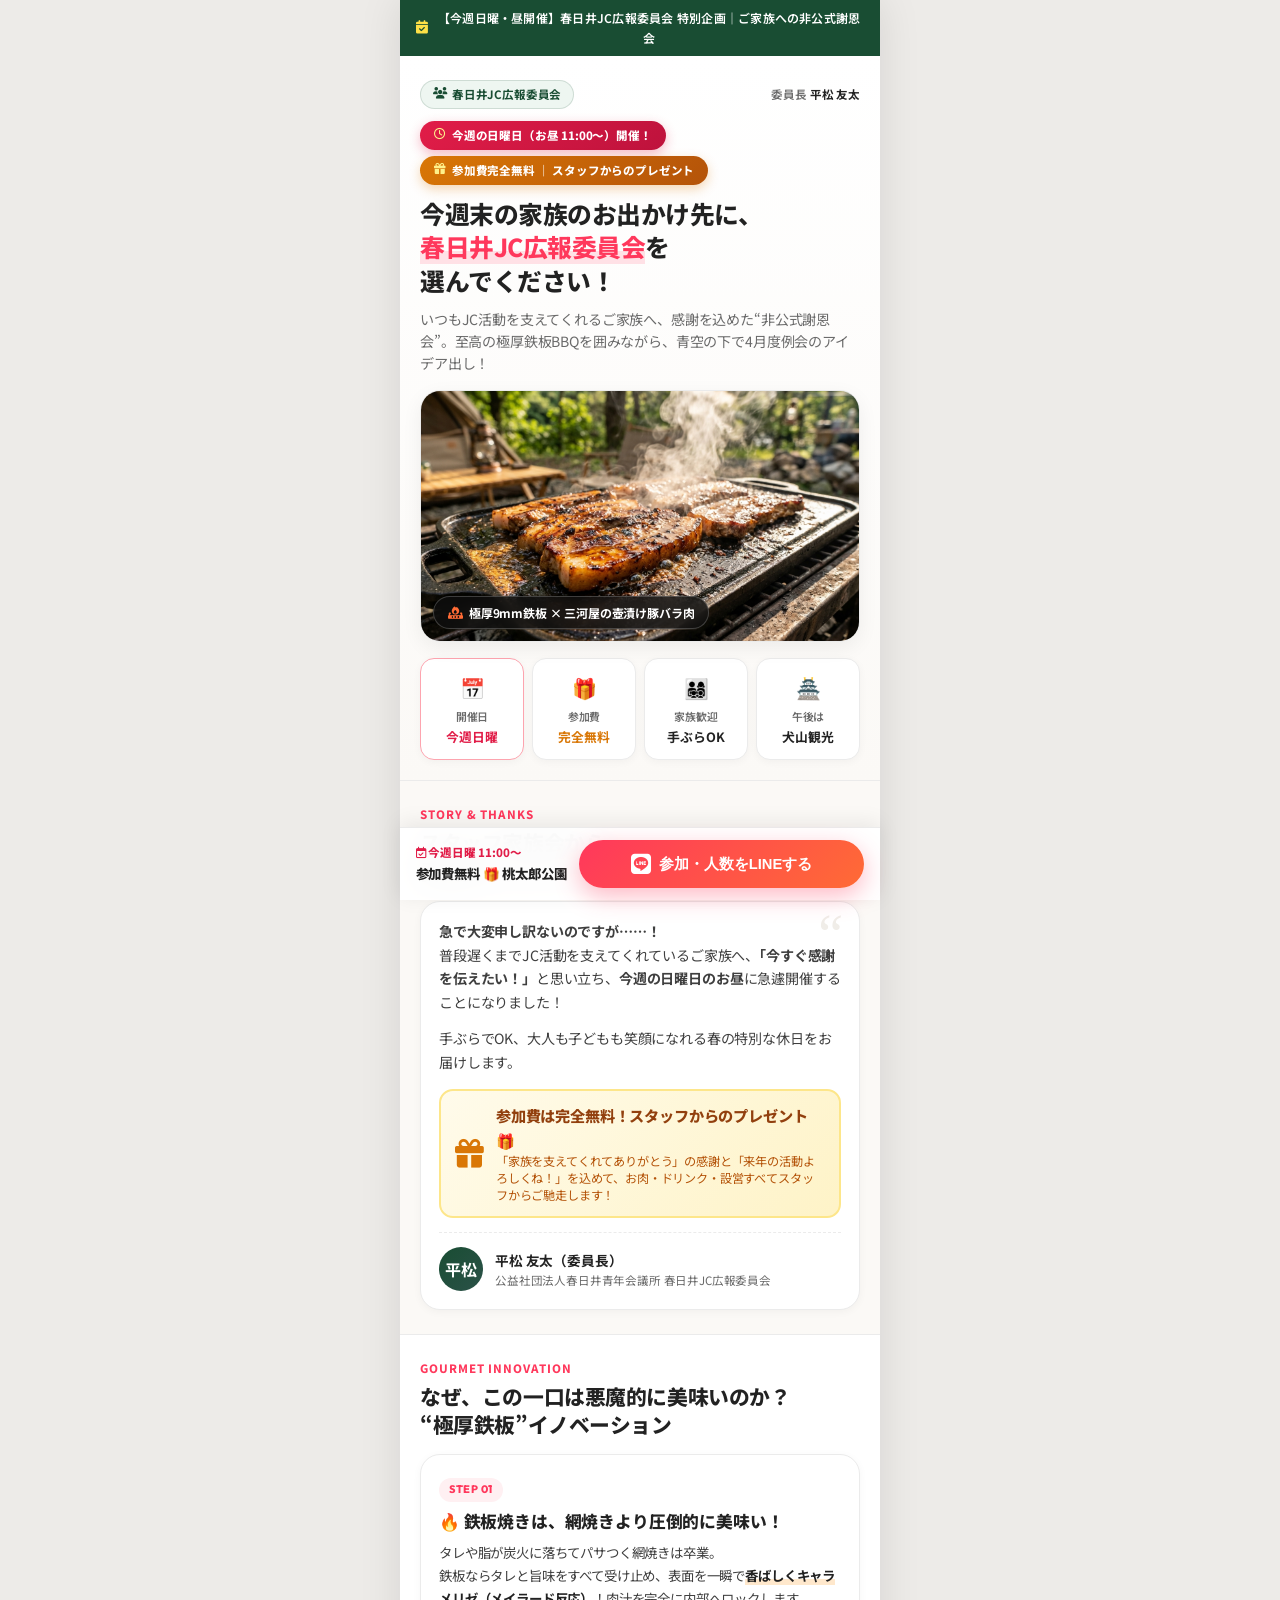
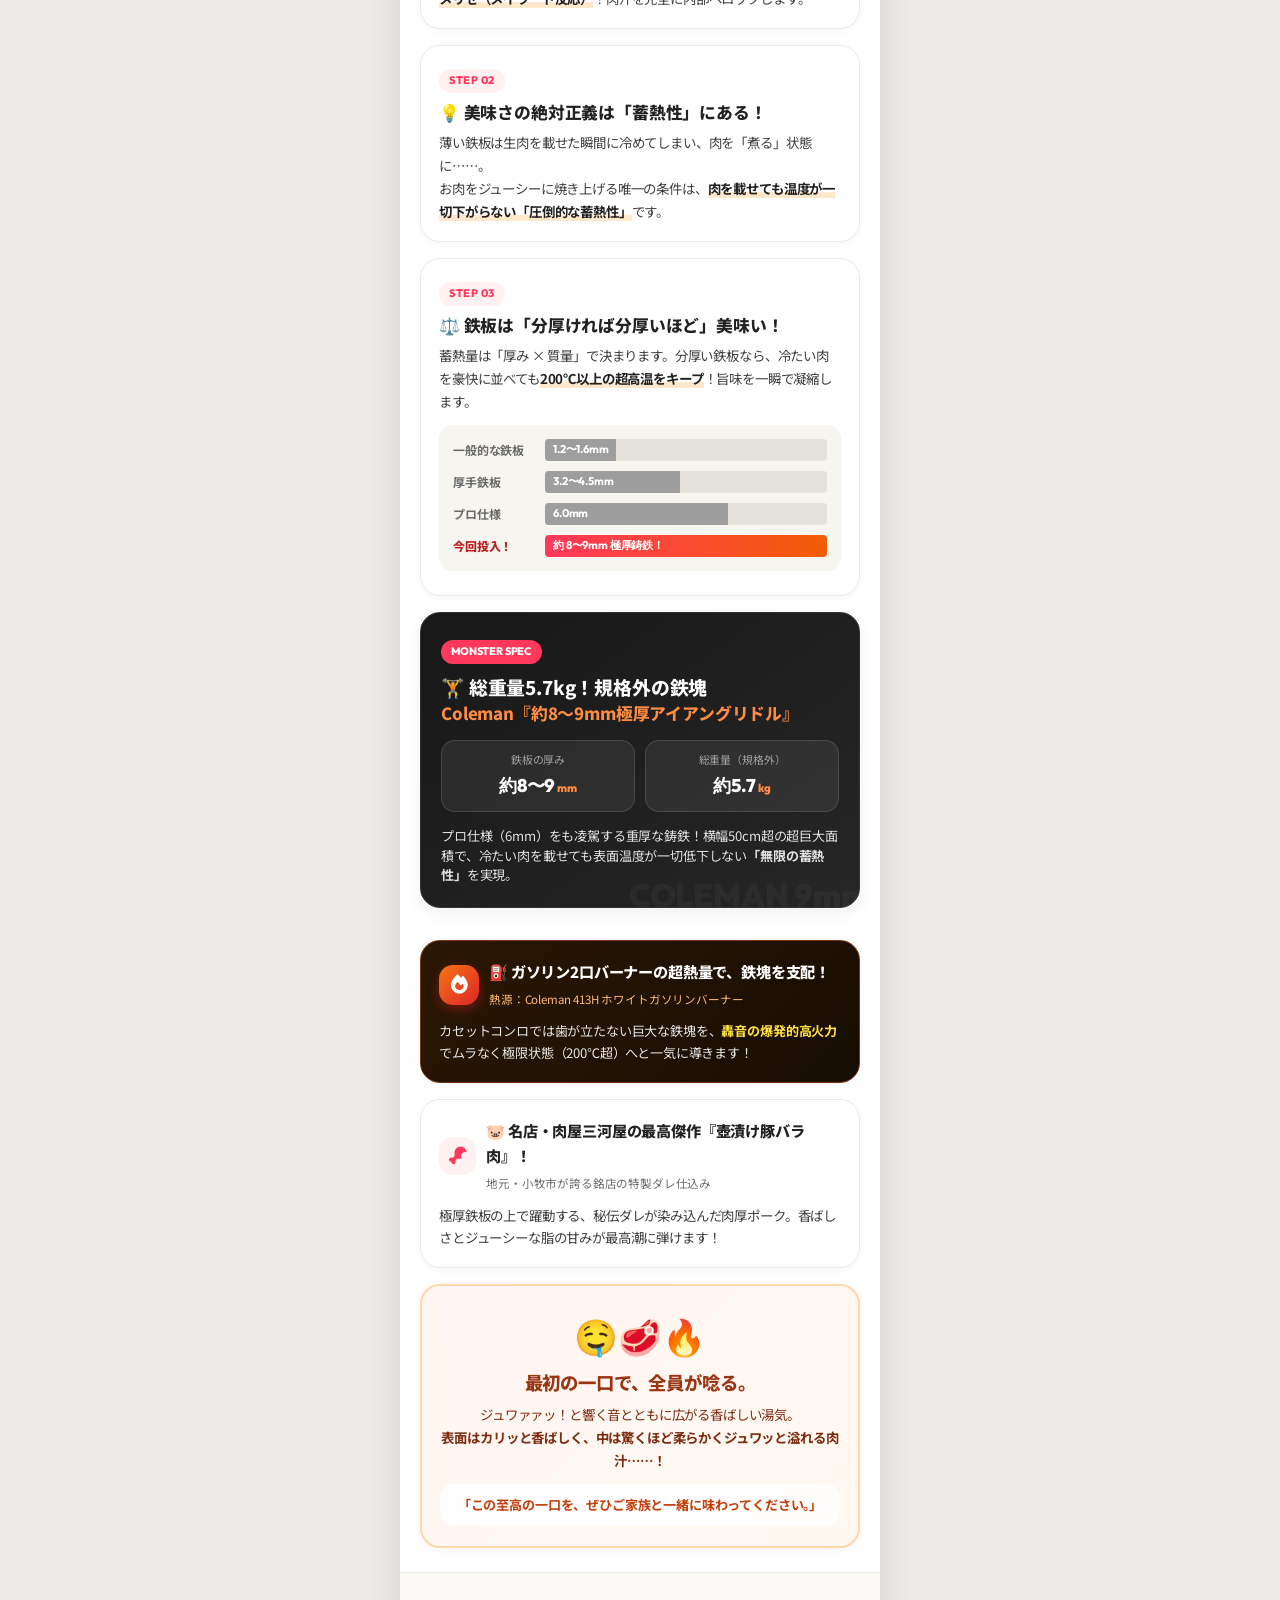
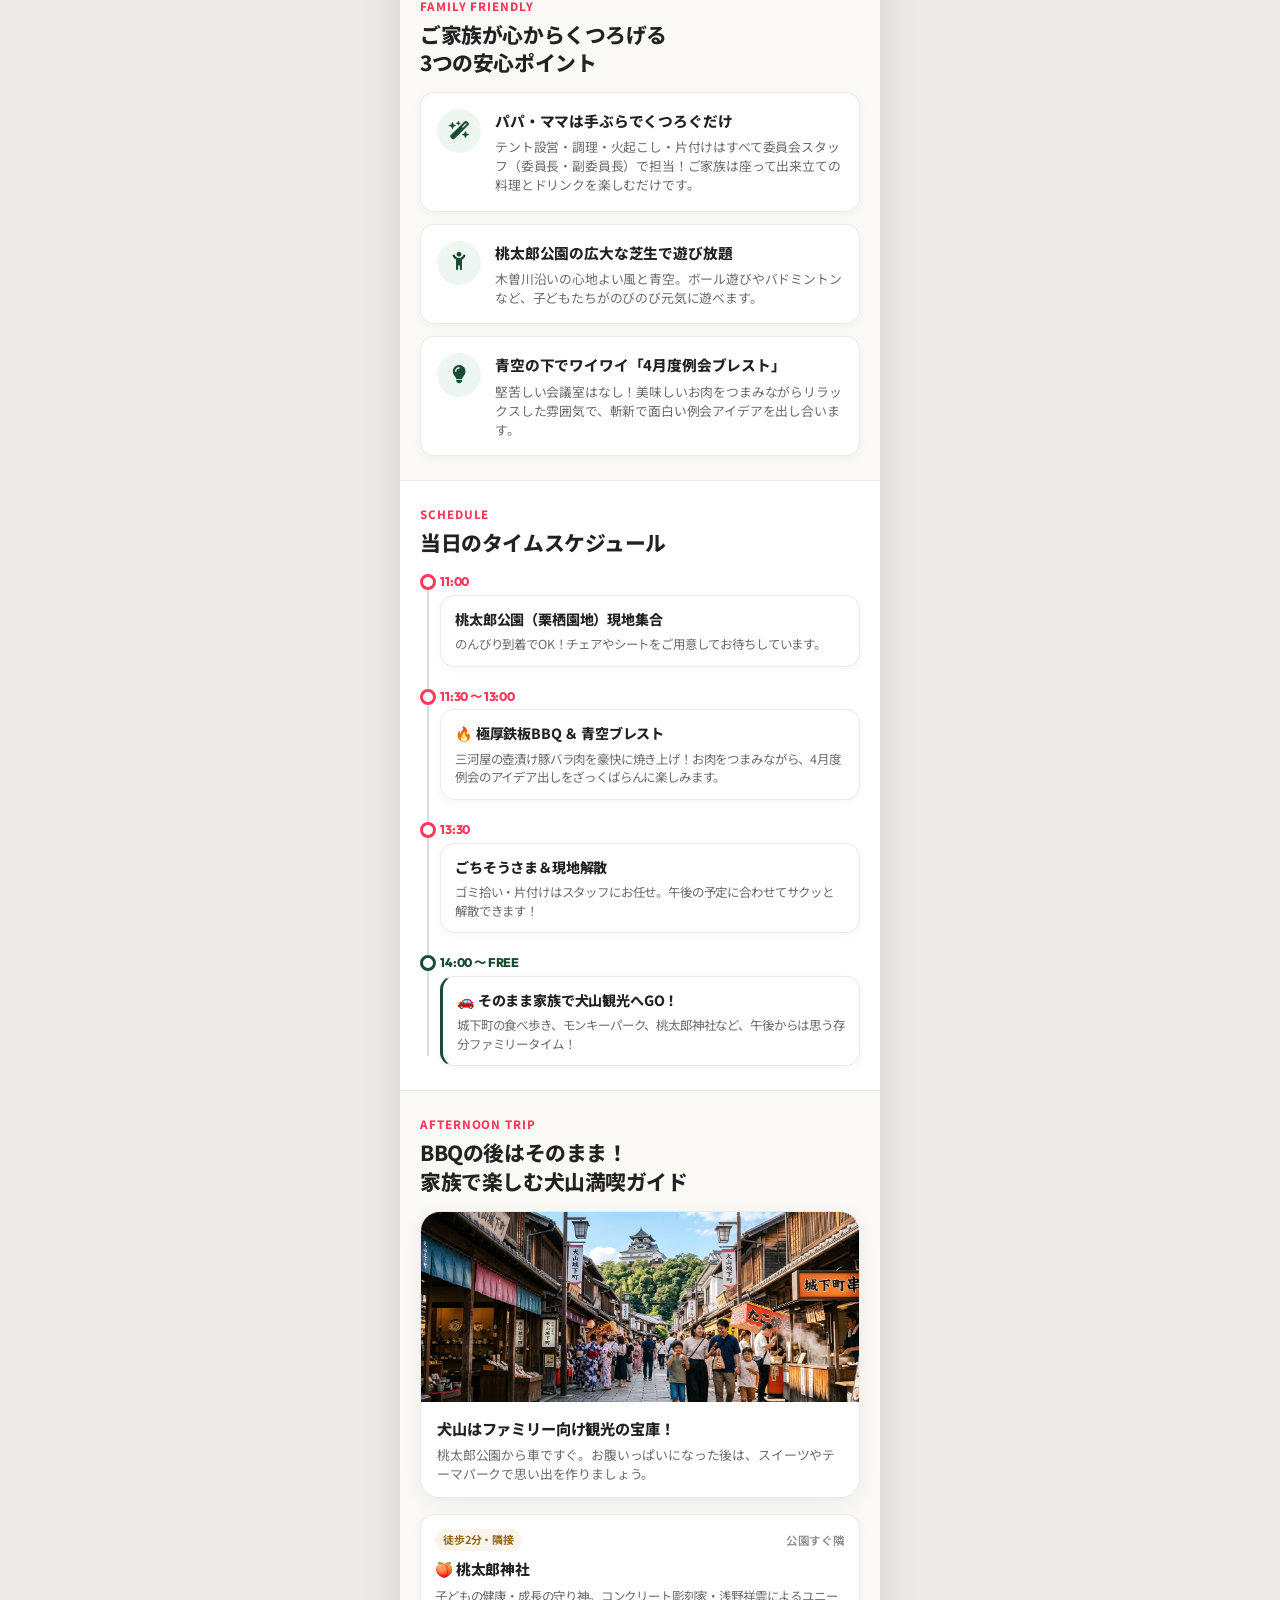
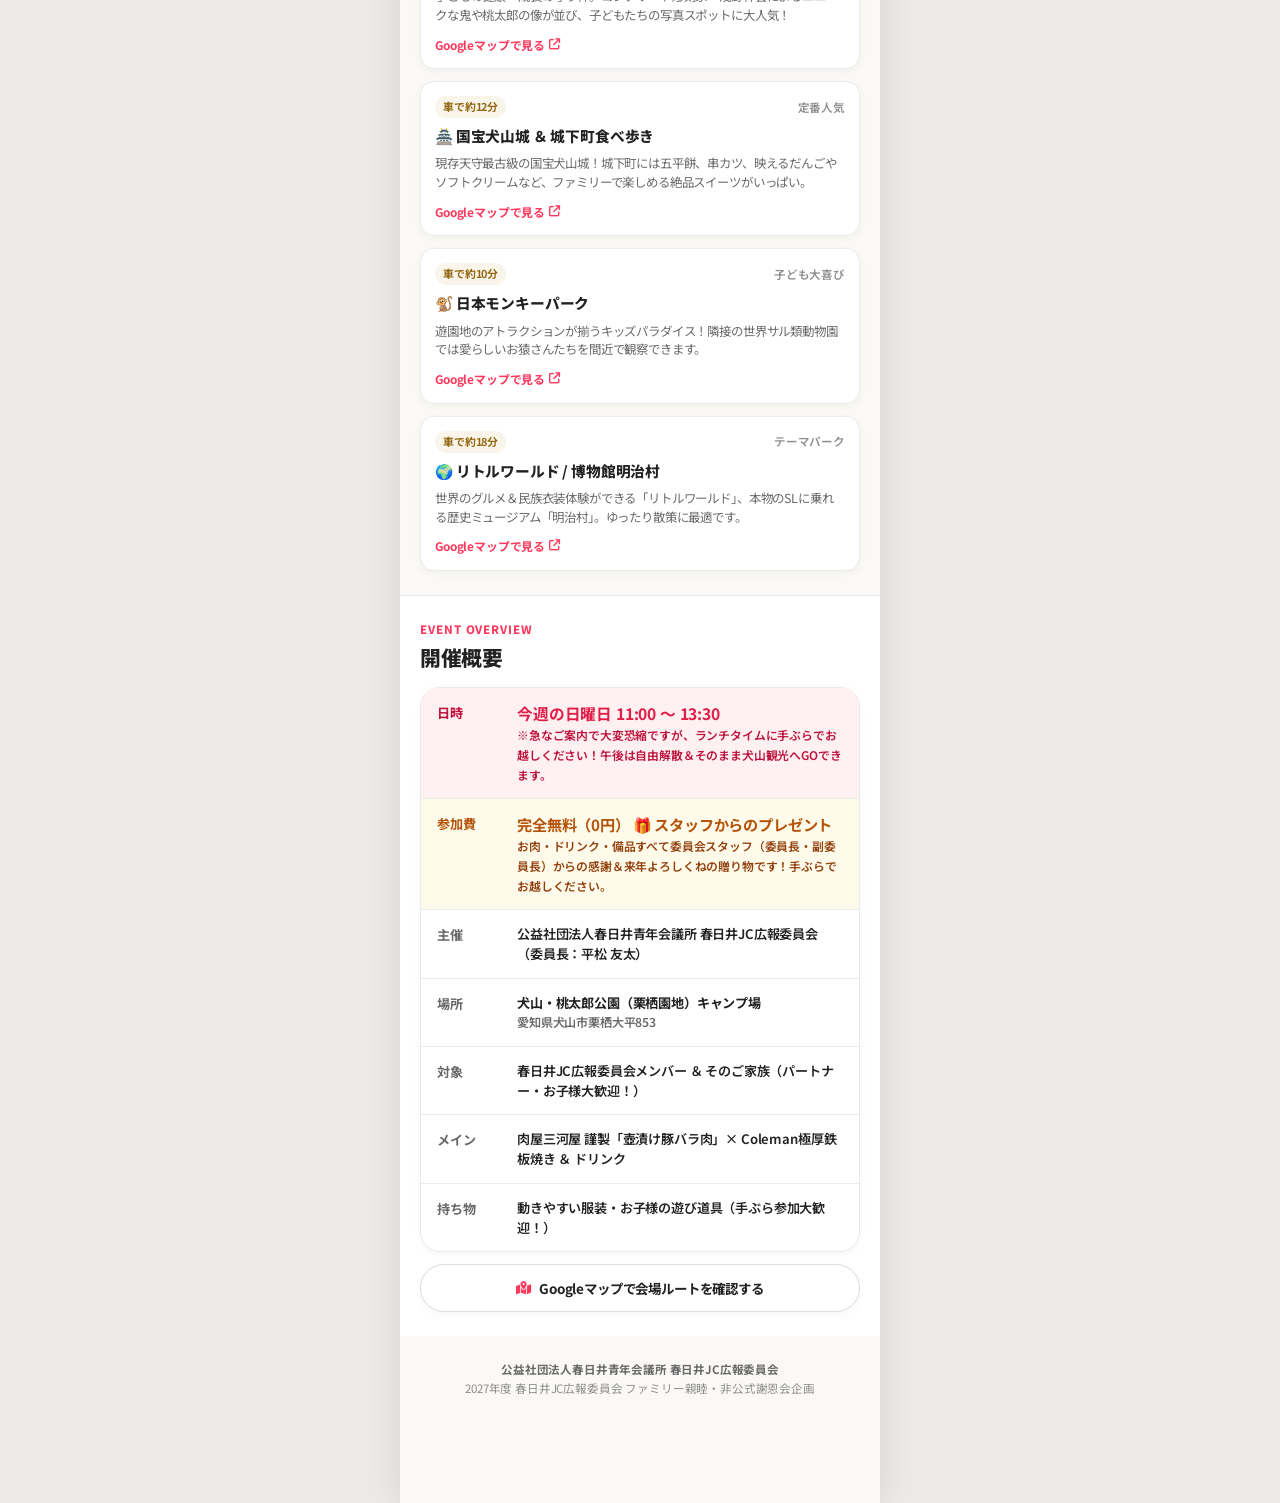
==== commit 089c524f: "feat: 今週の日曜日（お昼）開催の日時案内と急なお声がけへの配慮文を追加" ====
--- a/bbq.html
+++ b/bbq.html
@@ -1204,8 +1204,8 @@
 
         <!-- Top Announcement Ribbon -->
         <div class="top-banner">
-            <i class="fa-solid fa-gift"></i>
-            <span>春日井JC広報委員会 特別企画｜ご家族への非公式謝恩会</span>
+            <i class="fa-solid fa-calendar-check" style="color: #fde047;"></i>
+            <span>【今週日曜・昼開催】春日井JC広報委員会 特別企画｜ご家族への非公式謝恩会</span>
         </div>
 
         <!-- Hero Section -->
@@ -1219,10 +1219,16 @@
                 </span>
             </div>
 
-            <!-- Free Gift Special Badge -->
-            <div class="free-gift-badge">
-                <i class="fa-solid fa-gift"></i>
-                <span>参加費完全無料 ｜ スタッフからのプレゼント</span>
+            <!-- Date & Free Gift Badges -->
+            <div style="display: flex; flex-wrap: wrap; gap: 6px; margin-bottom: 12px;">
+                <div class="free-gift-badge" style="background: linear-gradient(135deg, #e11d48 0%, #be123c 100%); box-shadow: 0 4px 12px rgba(225, 29, 72, 0.3); margin-bottom: 0;">
+                    <i class="fa-regular fa-clock"></i>
+                    <span>今週の日曜日（お昼 11:00〜）開催！</span>
+                </div>
+                <div class="free-gift-badge" style="margin-bottom: 0;">
+                    <i class="fa-solid fa-gift"></i>
+                    <span>参加費完全無料 ｜ スタッフからのプレゼント</span>
+                </div>
             </div>
 
             <h1 class="hero-title">
@@ -1245,15 +1251,15 @@
 
             <!-- Quick Stat Highlights -->
             <div class="quick-highlights-grid" style="grid-template-columns: repeat(4, 1fr);">
+                <div class="highlight-item" style="border-color: #fda4af;">
+                    <span class="item-icon">📅</span>
+                    <span class="item-label">開催日</span>
+                    <span class="item-value" style="color: #e11d48;">今週日曜</span>
+                </div>
                 <div class="highlight-item">
                     <span class="item-icon">🎁</span>
                     <span class="item-label">参加費</span>
                     <span class="item-value" style="color: #d97706;">完全無料</span>
-                </div>
-                <div class="highlight-item">
-                    <span class="item-icon">🍖</span>
-                    <span class="item-label">極厚鉄板</span>
-                    <span class="item-value">約9mm厚</span>
                 </div>
                 <div class="highlight-item">
                     <span class="item-icon">👨‍👩‍👧‍👦</span>
@@ -1277,10 +1283,11 @@
 
             <div class="story-bubble">
                 <p class="story-p">
-                    普段遅くまでJC活動を支えてくれているご家族へ、<strong>「今すぐ感謝を伝えたい！」</strong>と急遽バージョンアップ！
+                    <strong>急で大変申し訳ないのですが……！</strong><br>
+                    普段遅くまでJC活動を支えてくれているご家族へ、<strong>「今すぐ感謝を伝えたい！」</strong>と思い立ち、<strong>今週の日曜日のお昼</strong>に急遽開催することになりました！
                 </p>
                 <p class="story-p">
-                    大人も子どもも笑顔になれる、春の特別な休日をお届けします。
+                    手ぶらでOK、大人も子どもも笑顔になれる春の特別な休日をお届けします。
                 </p>
                 
                 <!-- Free Gift Message Box -->
@@ -1614,6 +1621,13 @@
             </div>
 
             <div class="details-box">
+                <div class="detail-row" style="background-color: #fff1f2;">
+                    <div class="detail-label" style="color: #be123c;">日時</div>
+                    <div class="detail-value">
+                        <strong style="font-size: 0.98rem; color: #e11d48;">今週の日曜日 11:00 〜 13:30</strong><br>
+                        <span style="font-size: 0.74rem; color: #be123c;">※急なご案内で大変恐縮ですが、ランチタイムに手ぶらでお越しください！午後は自由解散＆そのまま犬山観光へGOできます。</span>
+                    </div>
+                </div>
                 <div class="detail-row" style="background-color: #fffbeb;">
                     <div class="detail-label" style="color: #b45309;">参加費</div>
                     <div class="detail-value">
@@ -1670,8 +1684,8 @@
         <!-- Sticky Floating Bottom CTA Bar -->
         <div class="bottom-action-bar">
             <div class="bottom-meta">
-                <span class="date-text" style="color: #d97706; font-weight: 800;"><i class="fa-solid fa-gift"></i> 参加費無料（スタッフ招待）</span>
-                <span class="venue-text">週末ファミリーBBQ</span>
+                <span class="date-text" style="color: #e11d48; font-weight: 800;"><i class="fa-regular fa-calendar-check"></i> 今週日曜 11:00〜</span>
+                <span class="venue-text">参加費無料 🎁 桃太郎公園</span>
             </div>
             <button class="cta-button" onclick="openRsvpModal()" id="cta-rsvp-btn">
                 <i class="fa-brands fa-line" style="font-size: 1.25rem;"></i>
@@ -1687,8 +1701,9 @@
             <div class="sheet-handle"></div>
             <h3 class="sheet-title">参加連絡のご案内</h3>
             <p class="sheet-p">
-                <strong style="color: #d97706; font-size: 0.9rem; display: block; margin-bottom: 4px;">🎉 参加費は完全無料です！</strong>
-                お肉や冷えたドリンクの仕込み・準備のため、春日井JC広報委員会のLINEグループまたは委員長（平松友太くん）へ参加人数をお知らせください！
+                <strong style="color: #e11d48; font-size: 0.9rem; display: block; margin-bottom: 2px;">【今週の日曜日（お昼）開催！】</strong>
+                <span style="color: #d97706; font-size: 0.82rem; font-weight: 700; display: block; margin-bottom: 6px;">🎉 参加費は完全無料です</span>
+                急なお声がけで大変恐縮ですが、お肉や冷えたドリンクの準備のため、春日井JC広報委員会のLINEグループまたは委員長（平松友太くん）へ参加人数をお知らせください！
             </p>
 
             <div class="line-action-box">
